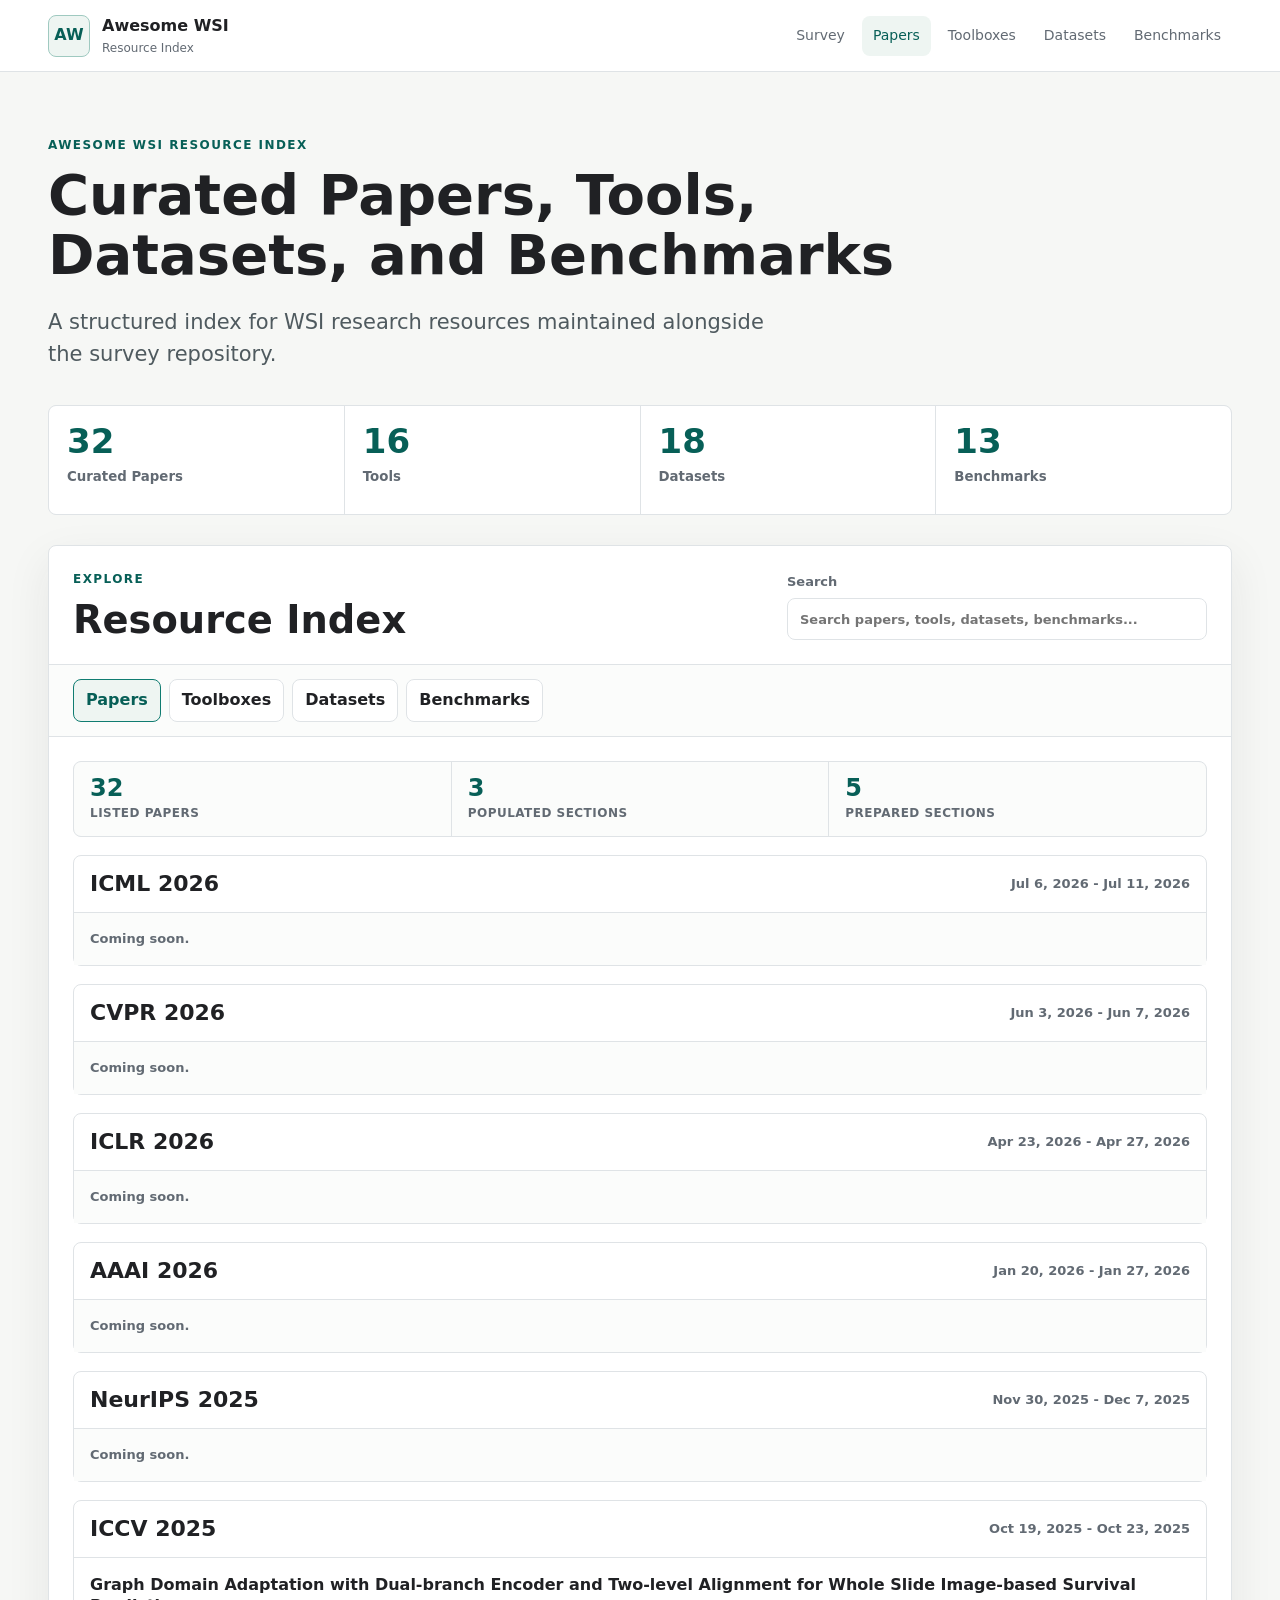
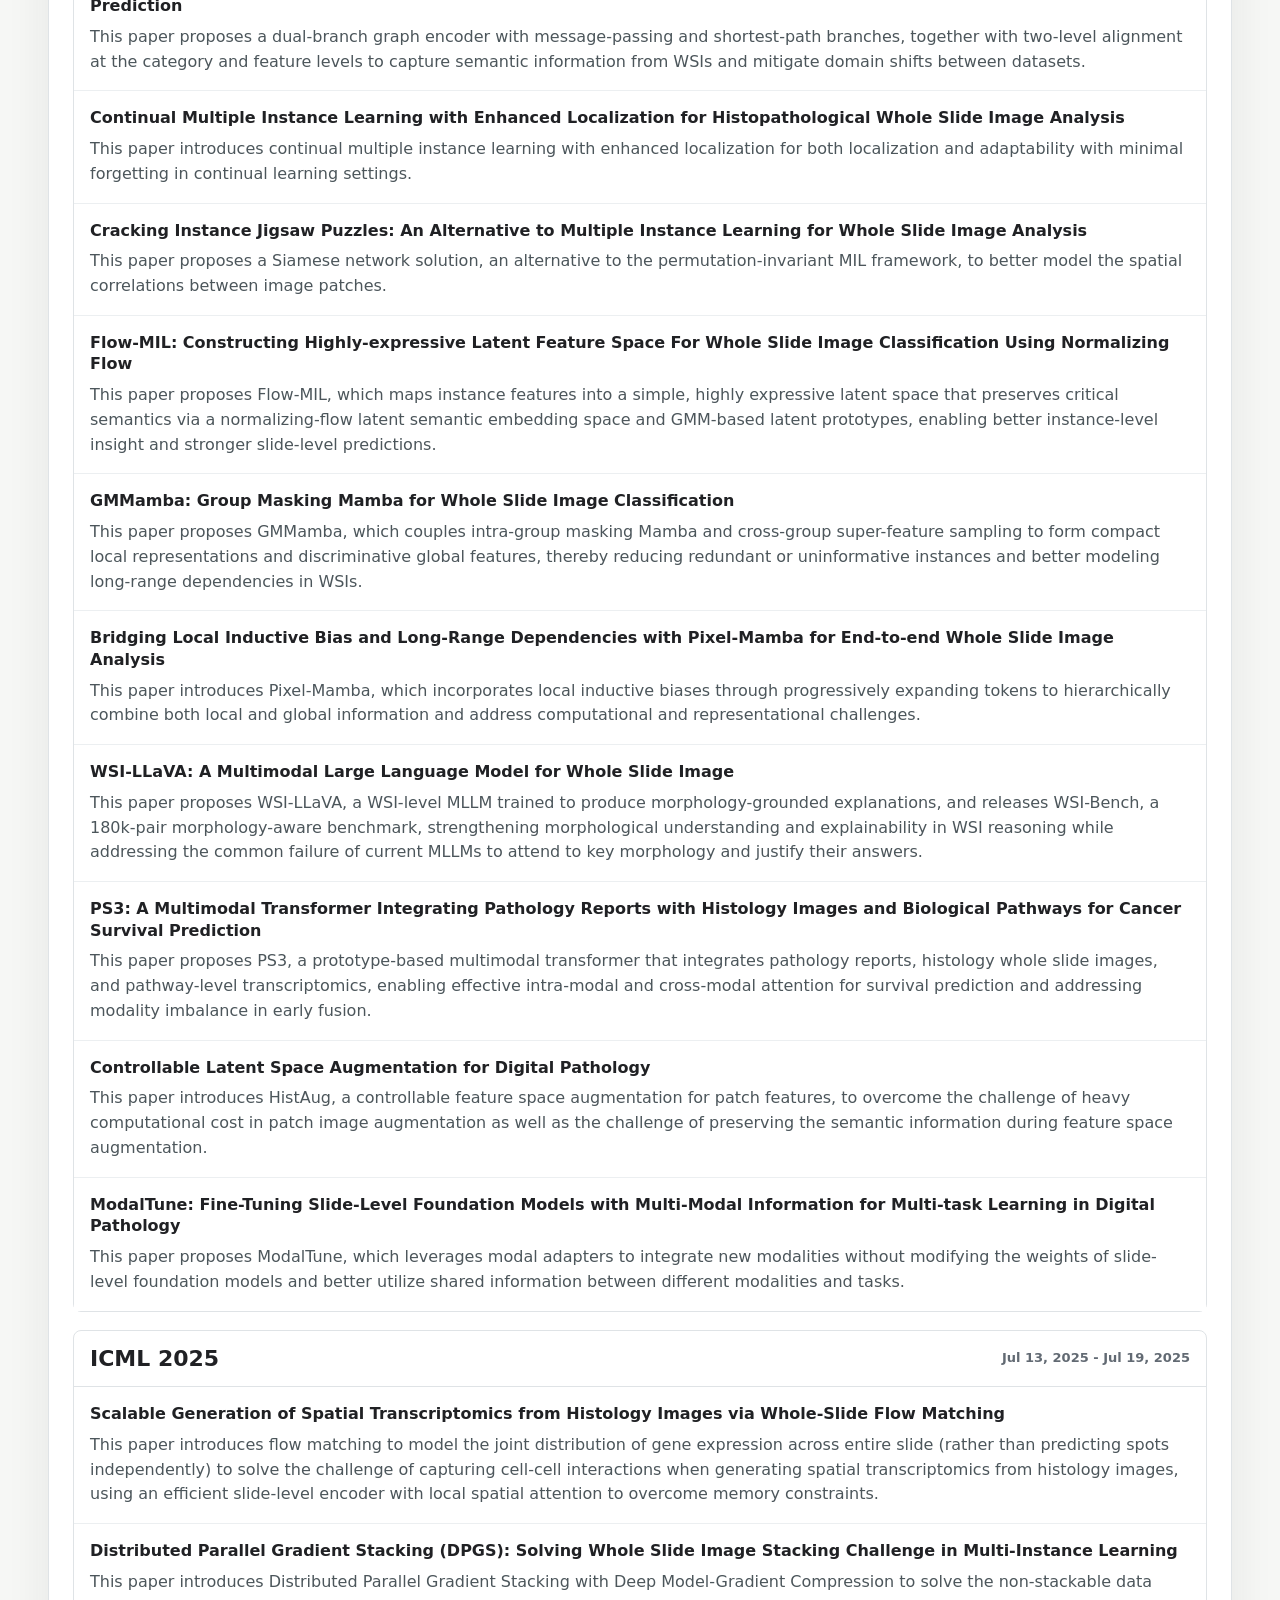
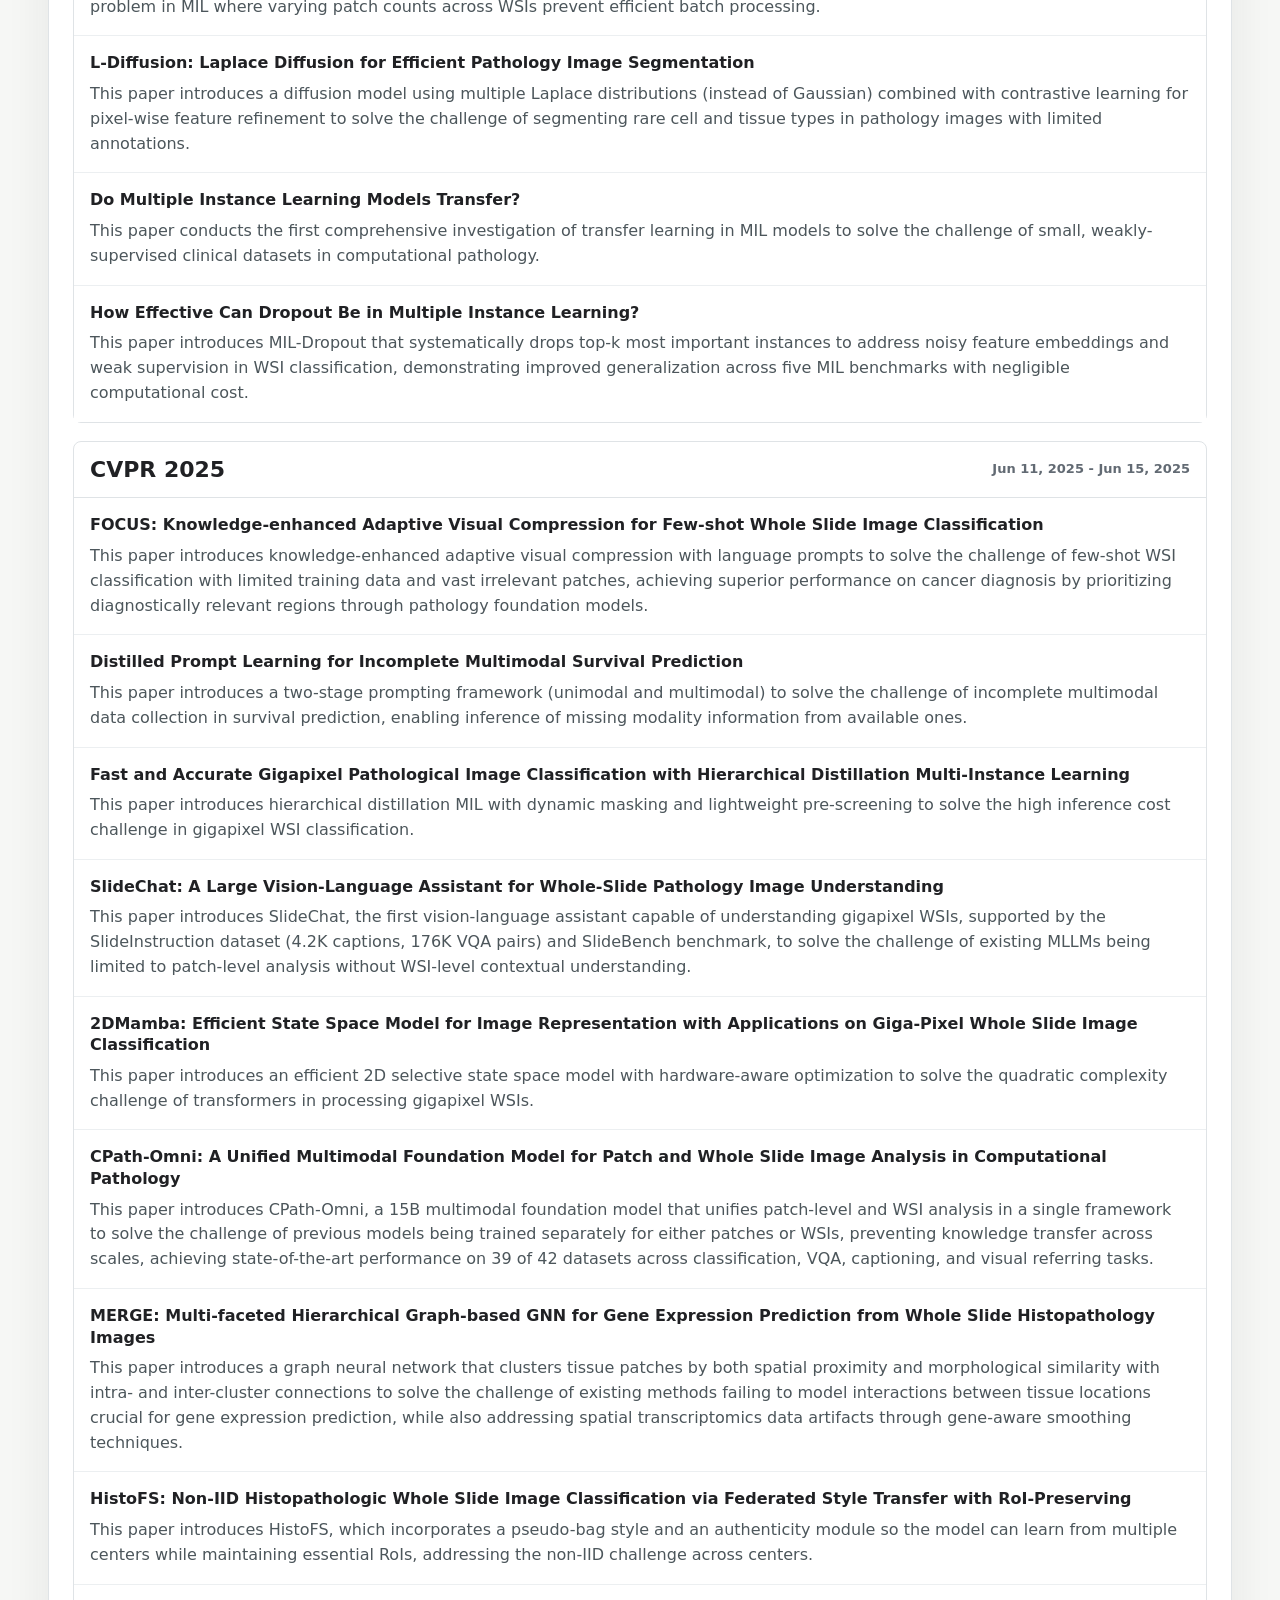
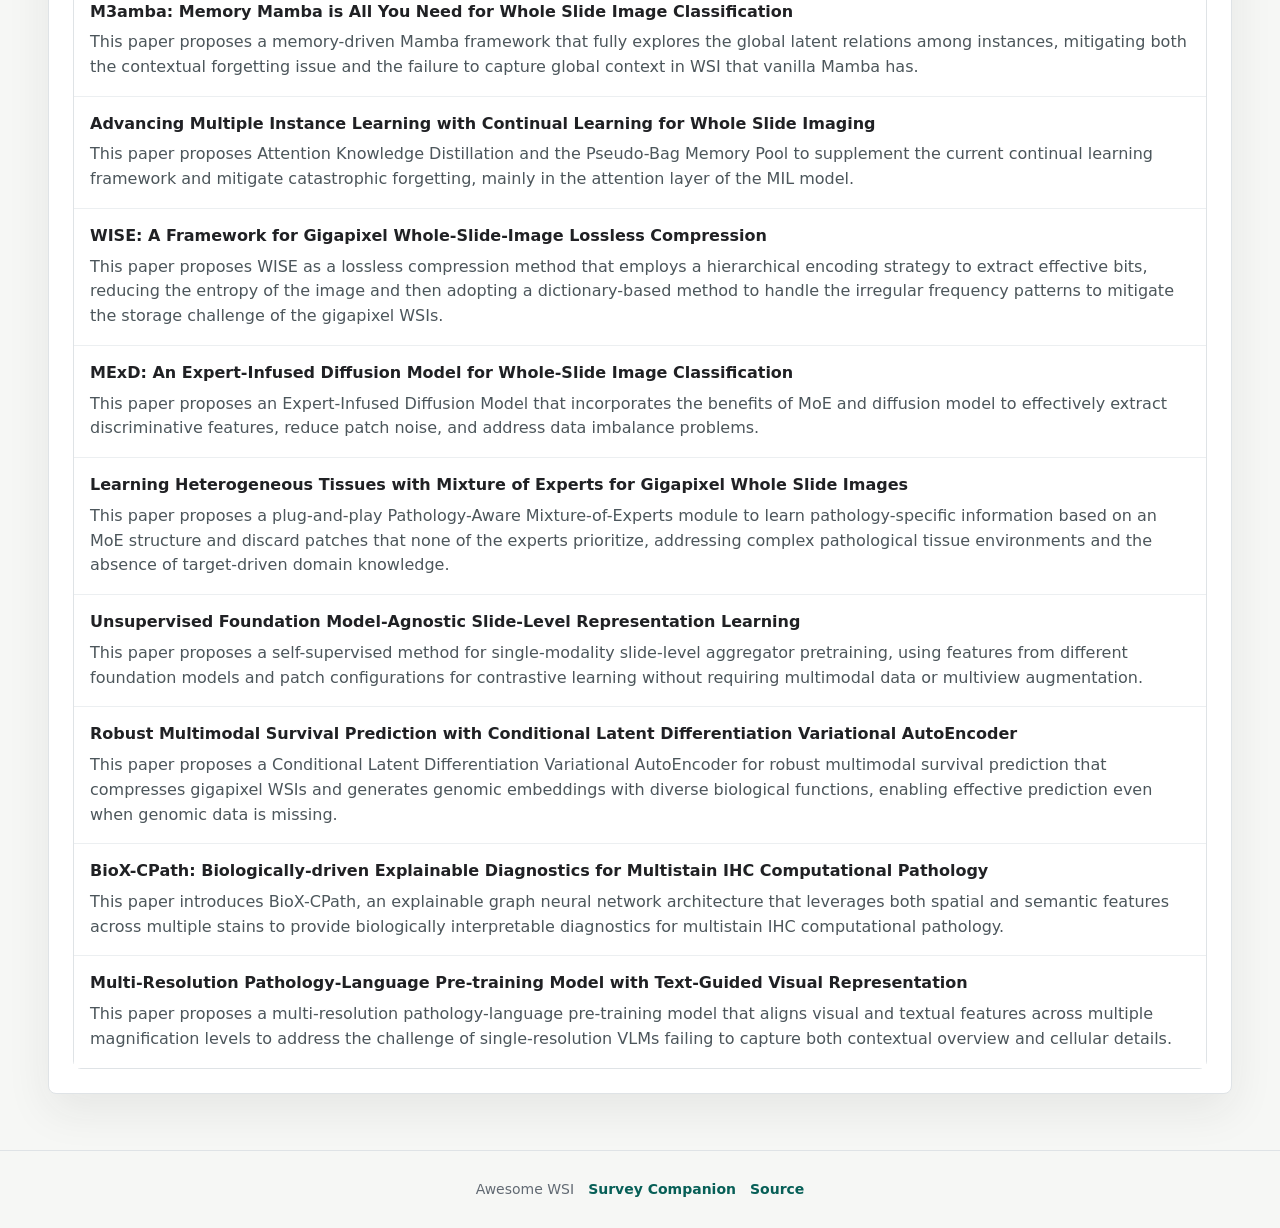
==== resources.html @ 8c127a5b "Add static website and update model venues" ====
<!doctype html>
<html lang="en">
  <head>
    <meta charset="utf-8">
    <meta name="viewport" content="width=device-width, initial-scale=1">
    <title>Awesome WSI | Resources</title>
    <meta
      name="description"
      content="Curated WSI papers, tools, datasets, and benchmarks for computational pathology research."
    >
    <link rel="stylesheet" href="assets/styles.css">
  </head>
  <body>
    <header class="site-header">
      <a class="brand" href="index.html#survey" aria-label="Awesome WSI survey">
        <span class="brand-mark">AW</span>
        <span>
          <strong>Awesome WSI</strong>
          <small>Resource Index</small>
        </span>
      </a>
      <nav class="top-nav" aria-label="Primary navigation">
        <a href="index.html#survey">Survey</a>
        <a href="#papers">Papers</a>
        <a href="#toolboxes">Toolboxes</a>
        <a href="#datasets">Datasets</a>
        <a href="#benchmarks">Benchmarks</a>
      </nav>
    </header>

    <main>
      <section class="page-hero" id="resource-index">
        <p class="eyebrow">Awesome WSI Resource Index</p>
        <h1>Curated Papers, Tools, Datasets, and Benchmarks</h1>
        <p class="lede">
          A structured index for WSI research resources maintained alongside the survey repository.
        </p>
      </section>

      <section class="summary-band" aria-label="Curated resource summary">
        <div class="metric">
          <span id="paperCount">--</span>
          <small>Curated Papers</small>
        </div>
        <div class="metric">
          <span id="toolCount">--</span>
          <small>Tools</small>
        </div>
        <div class="metric">
          <span id="datasetCount">--</span>
          <small>Datasets</small>
        </div>
        <div class="metric">
          <span id="benchmarkCount">--</span>
          <small>Benchmarks</small>
        </div>
      </section>

      <section class="workspace" id="resource-explorer" aria-label="Curated resource explorer">
        <div class="workspace-bar">
          <div>
            <p class="eyebrow">Explore</p>
            <h2>Resource Index</h2>
          </div>
          <label class="search-field">
            <span>Search</span>
            <input id="ecosystemSearch" type="search" placeholder="Search papers, tools, datasets, benchmarks...">
          </label>
        </div>

        <div class="tab-list" role="tablist" aria-label="Curated resource sections">
          <button class="tab active" type="button" data-ecosystem-view="papers">Papers</button>
          <button class="tab" type="button" data-ecosystem-view="toolboxes">Toolboxes</button>
          <button class="tab" type="button" data-ecosystem-view="datasets">Datasets</button>
          <button class="tab" type="button" data-ecosystem-view="benchmarks">Benchmarks</button>
        </div>

        <section class="view active" data-ecosystem-panel="papers">
          <div class="tab-summary" id="paperSummary"></div>
          <div class="paper-list" id="paperList"></div>
        </section>

        <section class="view" data-ecosystem-panel="toolboxes">
          <div class="tab-summary" data-resource-summary="toolboxes"></div>
          <div class="resource-grid" data-resource-grid="toolboxes"></div>
        </section>

        <section class="view" data-ecosystem-panel="datasets">
          <div class="tab-summary" data-resource-summary="datasets"></div>
          <div class="resource-grid" data-resource-grid="datasets"></div>
        </section>

        <section class="view" data-ecosystem-panel="benchmarks">
          <div class="tab-summary" data-resource-summary="benchmarks"></div>
          <div class="resource-grid" data-resource-grid="benchmarks"></div>
        </section>
      </section>
    </main>

    <footer class="site-footer">
      <span>Awesome WSI</span>
      <a href="index.html">Survey Companion</a>
      <a href="https://github.com/BearCleverProud/AwesomeWSI" target="_blank" rel="noreferrer">Source</a>
    </footer>

    <script src="assets/app.js" defer></script>
  </body>
</html>
---- assets/styles.css ----
:root {
  color-scheme: light;
  --ink: #202124;
  --muted: #626a73;
  --line: #dfe3e6;
  --soft-line: #eceff1;
  --paper: #ffffff;
  --canvas: #f6f7f5;
  --wash: #eef5f2;
  --teal: #107c71;
  --teal-dark: #075f57;
  --berry: #8d315d;
  --amber: #b26b18;
  --blue: #2f5e8f;
  --shadow: 0 16px 45px rgba(32, 33, 36, 0.08);
  --radius: 8px;
  --font: Inter, ui-sans-serif, system-ui, -apple-system, BlinkMacSystemFont, "Segoe UI", sans-serif;
  --mono: "SFMono-Regular", Consolas, "Liberation Mono", monospace;
}

* {
  box-sizing: border-box;
}

html {
  scroll-behavior: smooth;
}

body {
  margin: 0;
  background: var(--canvas);
  color: var(--ink);
  font-family: var(--font);
  line-height: 1.55;
}

a {
  color: inherit;
  text-decoration: none;
}

button,
input,
select {
  font: inherit;
}

code,
pre {
  font-family: var(--mono);
}

.site-header {
  position: sticky;
  top: 0;
  z-index: 20;
  display: flex;
  align-items: center;
  justify-content: space-between;
  gap: 24px;
  min-height: 72px;
  padding: 14px clamp(18px, 4vw, 48px);
  background: rgba(255, 255, 255, 0.92);
  border-bottom: 1px solid var(--line);
  backdrop-filter: blur(16px);
}

.brand {
  display: inline-flex;
  align-items: center;
  gap: 12px;
  min-width: 210px;
}

.brand-mark {
  display: grid;
  width: 42px;
  height: 42px;
  place-items: center;
  border: 1px solid #9fc9c0;
  border-radius: var(--radius);
  background: var(--wash);
  color: var(--teal-dark);
  font-weight: 800;
  letter-spacing: 0;
}

.brand strong,
.brand small {
  display: block;
}

.brand small {
  color: var(--muted);
  font-size: 12px;
}

.top-nav {
  display: flex;
  flex-wrap: wrap;
  justify-content: flex-end;
  gap: 6px;
}

.top-nav a {
  padding: 9px 11px;
  border-radius: var(--radius);
  color: var(--muted);
  font-size: 14px;
}

.top-nav a:hover,
.top-nav a:focus-visible,
.top-nav a.active {
  background: var(--wash);
  color: var(--teal-dark);
}

main {
  width: min(1440px, 100%);
  margin: 0 auto;
  padding: 0 clamp(16px, 4vw, 48px) 56px;
}

.hero {
  display: grid;
  grid-template-columns: minmax(0, 1.15fr) minmax(340px, 0.85fr);
  gap: clamp(24px, 4vw, 56px);
  align-items: center;
  min-height: min(600px, calc(100vh - 72px));
  padding: 52px 0 34px;
}

.hero-copy {
  max-width: 820px;
}

.eyebrow {
  margin: 0 0 10px;
  color: var(--teal-dark);
  font-size: 12px;
  font-weight: 800;
  letter-spacing: 0.12em;
  text-transform: uppercase;
}

h1,
h2,
h3 {
  margin: 0;
  line-height: 1.08;
  letter-spacing: 0;
}

h1 {
  max-width: 860px;
  font-size: clamp(34px, 4.8vw, 56px);
  font-weight: 850;
}

h2 {
  font-size: clamp(26px, 3vw, 42px);
}

h3 {
  font-size: 19px;
}

.lede {
  max-width: 760px;
  margin: 20px 0 0;
  color: #4f5a5f;
  font-size: clamp(17px, 1.8vw, 21px);
}

.action-row {
  display: flex;
  flex-wrap: wrap;
  gap: 10px;
  margin-top: 28px;
}

.button,
.icon-button,
.tab {
  min-height: 40px;
  border: 1px solid var(--line);
  border-radius: var(--radius);
  background: var(--paper);
  color: var(--ink);
  cursor: pointer;
}

.button {
  display: inline-flex;
  align-items: center;
  justify-content: center;
  padding: 10px 14px;
  font-weight: 700;
}

.button.primary {
  border-color: var(--teal);
  background: var(--teal);
  color: #ffffff;
}

.button:hover,
.icon-button:hover,
.tab:hover {
  border-color: #9fb8b2;
}

.survey-panel,
.taxonomy-figure,
.resource-callout,
.workspace {
  border: 1px solid var(--line);
  border-radius: var(--radius);
  background: var(--paper);
  box-shadow: var(--shadow);
}

.survey-panel {
  overflow: hidden;
}

.panel-heading {
  display: flex;
  align-items: center;
  justify-content: space-between;
  gap: 16px;
  padding: 14px 16px;
  border-bottom: 1px solid var(--line);
  font-weight: 800;
}

.icon-button {
  padding: 7px 10px;
  font-size: 13px;
  font-weight: 800;
}

pre {
  max-height: 430px;
  margin: 0;
  overflow: auto;
  padding: 18px;
  background: #fbfcfb;
  color: #253034;
  font-size: 12px;
  line-height: 1.6;
}

.summary-band {
  display: grid;
  grid-template-columns: repeat(auto-fit, minmax(170px, 1fr));
  gap: 1px;
  overflow: hidden;
  margin: 0 0 30px;
  border: 1px solid var(--line);
  border-radius: var(--radius);
  background: var(--line);
}

.news-board {
  display: grid;
  grid-template-columns: minmax(190px, 0.7fr) repeat(3, minmax(0, 1fr));
  gap: 1px;
  overflow: hidden;
  margin: 0 0 18px;
  border: 1px solid var(--line);
  border-radius: var(--radius);
  background: var(--line);
}

.news-heading,
.news-item {
  min-height: 126px;
  padding: 18px;
  background: var(--paper);
}

.news-list {
  display: contents;
}

.news-heading h2 {
  font-size: 24px;
}

.news-item {
  display: grid;
  align-content: start;
  gap: 7px;
}

.news-item time {
  color: var(--teal-dark);
  font-size: 12px;
  font-weight: 850;
  letter-spacing: 0.08em;
  text-transform: uppercase;
}

.news-item strong {
  line-height: 1.25;
}

.news-item p {
  margin: 0;
  color: #4c565b;
  font-size: 13px;
  line-height: 1.45;
}

.news-item .link-list {
  margin-top: 4px;
}

.page-hero {
  padding: 64px 0 34px;
}

.page-hero h1 {
  max-width: 980px;
}

.page-hero .lede {
  max-width: 720px;
}

.metric {
  min-height: 108px;
  padding: 18px;
  background: var(--paper);
}

.metric span {
  display: block;
  color: var(--teal-dark);
  font-size: 34px;
  font-weight: 850;
  line-height: 1;
}

.metric small {
  display: block;
  margin-top: 9px;
  color: var(--muted);
  font-weight: 700;
}

.section-grid {
  display: grid;
  grid-template-columns: minmax(0, 1.3fr) minmax(320px, 0.7fr);
  gap: 18px;
  align-items: stretch;
  margin-bottom: 36px;
}

.taxonomy-figure,
.resource-callout {
  padding: 22px;
}

.taxonomy-figure img {
  display: block;
  width: 100%;
  margin-top: 18px;
  border: 1px solid var(--soft-line);
  border-radius: var(--radius);
  background: #fff;
}

.section-title.compact h2 {
  font-size: clamp(22px, 2.4vw, 34px);
}

.resource-callout {
  display: flex;
  align-self: stretch;
  flex-direction: column;
  justify-content: flex-start;
}

.resource-callout p {
  margin: 18px 0 22px;
  color: #445056;
}

.section-index {
  display: grid;
  margin-top: 22px;
  border-top: 1px solid var(--line);
}

.section-index a {
  display: flex;
  align-items: center;
  justify-content: space-between;
  gap: 14px;
  min-height: 54px;
  border-bottom: 1px solid var(--line);
  color: #3f4b50;
  font-weight: 800;
}

.section-index a:hover,
.section-index a:focus-visible {
  color: var(--teal-dark);
}

.section-index span {
  font-size: 15px;
}

.section-index strong {
  color: var(--teal-dark);
  font-size: 20px;
}

.workspace {
  overflow: hidden;
  scroll-margin-top: 96px;
}

.workspace-bar {
  display: flex;
  align-items: end;
  justify-content: space-between;
  gap: 24px;
  padding: 24px;
  border-bottom: 1px solid var(--line);
}

.search-field {
  display: grid;
  gap: 6px;
  width: min(420px, 100%);
  color: var(--muted);
  font-size: 13px;
  font-weight: 800;
}

.search-field input {
  width: 100%;
  height: 42px;
  border: 1px solid var(--line);
  border-radius: var(--radius);
  background: var(--paper);
  color: var(--ink);
}

.search-field input {
  padding: 0 12px;
}

.tab-list {
  display: flex;
  gap: 8px;
  padding: 14px 24px;
  overflow-x: auto;
  border-bottom: 1px solid var(--line);
  background: #fbfcfb;
}

.tab {
  padding: 8px 12px;
  white-space: nowrap;
  font-weight: 800;
}

.tab.active {
  border-color: var(--teal);
  background: var(--wash);
  color: var(--teal-dark);
}

.view {
  display: none;
  padding: 24px;
}

.view.active {
  display: block;
}

.tab-summary {
  display: flex;
  flex-wrap: wrap;
  gap: 1px;
  overflow: hidden;
  margin-bottom: 18px;
  border: 1px solid var(--line);
  border-radius: var(--radius);
  background: var(--line);
}

.summary-stat {
  display: grid;
  min-width: 170px;
  flex: 1;
  gap: 4px;
  padding: 14px 16px;
  background: #fbfcfb;
}

.summary-stat strong {
  color: var(--teal-dark);
  font-size: 24px;
  line-height: 1;
}

.summary-stat small {
  color: var(--muted);
  font-size: 12px;
  font-weight: 800;
  letter-spacing: 0.04em;
  text-transform: uppercase;
}

.ecosystem {
  margin-top: 48px;
  scroll-margin-top: 96px;
}

.ecosystem-heading {
  display: grid;
  grid-template-columns: minmax(0, 1fr) minmax(280px, 0.7fr);
  gap: 24px;
  align-items: end;
  margin-bottom: 18px;
}

.ecosystem-heading p:last-child {
  margin: 0;
  color: #4c565b;
  font-size: 16px;
}

.ecosystem-metrics {
  margin-bottom: 24px;
}

.filter-panel {
  margin-bottom: 16px;
}

.filter-strip {
  display: flex;
  flex-wrap: wrap;
  gap: 8px;
}

.filter-menu-button,
.filter-option,
.filter-clear {
  border: 1px solid var(--line);
  border-radius: var(--radius);
  background: var(--paper);
  color: var(--ink);
  cursor: pointer;
}

.filter-menu-button {
  display: grid;
  min-width: 116px;
  min-height: 46px;
  gap: 2px;
  padding: 7px 11px;
  text-align: left;
}

.filter-menu-button span {
  color: var(--muted);
  font-size: 11px;
  font-weight: 800;
  letter-spacing: 0.03em;
  text-transform: uppercase;
}

.filter-menu-button strong {
  max-width: 128px;
  overflow: hidden;
  font-size: 13px;
  line-height: 1.2;
  text-overflow: ellipsis;
  white-space: nowrap;
}

.filter-menu-button:hover,
.filter-menu-button.active,
.filter-option:hover,
.filter-option.active {
  border-color: var(--teal);
  background: var(--wash);
  color: var(--teal-dark);
}

.filter-clear {
  min-height: 46px;
  padding: 0 14px;
  font-weight: 800;
  white-space: nowrap;
}

.filter-clear:disabled {
  cursor: default;
  opacity: 0.45;
}

.filter-popover {
  margin-top: 10px;
  padding: 14px;
  border: 1px solid var(--line);
  border-radius: var(--radius);
  background: #fbfcfb;
}

.filter-options {
  display: flex;
  flex-wrap: wrap;
  gap: 8px;
}

.filter-option {
  min-height: 34px;
  padding: 6px 10px;
  font-size: 13px;
  font-weight: 800;
}

.table-wrap {
  overflow: auto;
  border: 1px solid var(--line);
  border-radius: var(--radius);
}

.data-table {
  width: 100%;
  min-width: 980px;
  border-collapse: collapse;
  background: var(--paper);
  font-size: 14px;
}

.data-table th,
.data-table td {
  padding: 12px;
  border-bottom: 1px solid var(--soft-line);
  text-align: left;
  vertical-align: top;
}

.data-table th {
  position: sticky;
  top: 0;
  z-index: 1;
  background: #f7faf8;
  color: #3d474c;
  font-size: 12px;
  letter-spacing: 0.06em;
  text-transform: uppercase;
}

.data-table tbody tr:hover {
  background: #fbfbf7;
}

.compact-table {
  min-width: 1120px;
  font-size: 13px;
}

.model-name {
  font-weight: 850;
}

.muted-lines {
  display: inline-block;
  margin-top: 4px;
  color: var(--muted);
  font-size: 13px;
}

.tag-list,
.link-list {
  display: flex;
  flex-wrap: wrap;
  gap: 6px;
}

.tag,
.link-pill,
.score-pill {
  display: inline-flex;
  align-items: center;
  min-height: 26px;
  padding: 3px 8px;
  border-radius: var(--radius);
  font-size: 12px;
  font-weight: 800;
}

.tag {
  background: #eef3f6;
  color: #38505e;
}

.tag.teal {
  background: var(--wash);
  color: var(--teal-dark);
}

.tag.berry {
  background: #f6edf2;
  color: var(--berry);
}

.link-pill {
  border: 1px solid var(--line);
  background: #fff;
  color: var(--blue);
}

.score-pill {
  justify-content: center;
  min-width: 34px;
  background: #f3f4f1;
  color: #41484d;
}

.score-pill.missing {
  color: #8b9397;
  background: #f7f7f5;
}

.score-pill.positive {
  background: var(--wash);
  color: var(--teal-dark);
}

.score-pill.zero-shot {
  background: #f2f0fa;
  color: #57478c;
}

.score-pill.finetune {
  background: #f7efe5;
  color: var(--amber);
}

.legend {
  display: flex;
  flex-wrap: wrap;
  gap: 8px;
  margin-bottom: 16px;
}

.legend-item {
  display: inline-flex;
  align-items: center;
  gap: 8px;
  min-height: 32px;
  padding: 5px 9px;
  border: 1px solid var(--line);
  border-radius: var(--radius);
  background: var(--paper);
  color: var(--muted);
  font-size: 13px;
  font-weight: 700;
}

.paper-list {
  display: grid;
  gap: 18px;
}

.conference-section {
  border: 1px solid var(--line);
  border-radius: var(--radius);
  background: var(--paper);
}

.conference-head {
  display: flex;
  align-items: center;
  justify-content: space-between;
  gap: 16px;
  padding: 16px;
  border-bottom: 1px solid var(--line);
}

.conference-head h3 {
  font-size: 22px;
}

.conference-date,
.empty-state {
  color: var(--muted);
  font-size: 13px;
  font-weight: 700;
}

.paper-items {
  display: grid;
  gap: 1px;
  background: var(--soft-line);
}

.paper-item {
  display: grid;
  gap: 8px;
  padding: 16px;
  background: var(--paper);
}

.paper-item h4 {
  margin: 0;
  font-size: 16px;
  line-height: 1.35;
}

.paper-item p {
  margin: 0;
  color: #4c565b;
}

.empty-state {
  padding: 16px;
  background: #fbfcfb;
}

.resource-grid {
  display: grid;
  gap: 18px;
}

.resource-category-head {
  display: flex;
  align-items: center;
  justify-content: space-between;
  gap: 16px;
  margin-bottom: 10px;
}

.resource-category h3 {
  margin: 0;
}

.resource-category-head span {
  color: var(--muted);
  font-size: 12px;
  font-weight: 800;
  white-space: nowrap;
}

.resource-items {
  display: grid;
  grid-template-columns: repeat(2, minmax(0, 1fr));
  gap: 10px;
}

.resource-card {
  display: grid;
  gap: 8px;
  padding: 14px;
  border: 1px solid var(--line);
  border-radius: var(--radius);
  background: var(--paper);
}

.resource-card strong {
  color: var(--teal-dark);
}

.resource-card p {
  margin: 0;
  color: #4c565b;
  font-size: 14px;
}

.site-footer {
  display: flex;
  flex-wrap: wrap;
  gap: 14px;
  justify-content: center;
  padding: 28px clamp(16px, 4vw, 48px);
  border-top: 1px solid var(--line);
  color: var(--muted);
  font-size: 14px;
}

.site-footer a {
  color: var(--teal-dark);
  font-weight: 800;
}

.load-error {
  margin: 16px;
  padding: 14px 16px;
  border: 1px solid #e0ad80;
  border-radius: var(--radius);
  background: #fff7ef;
  color: #6f3c12;
  font-weight: 700;
}

.sr-status {
  position: absolute;
  width: 1px;
  height: 1px;
  overflow: hidden;
  clip: rect(0, 0, 0, 0);
}

@media (max-width: 1020px) {
  .hero,
  .section-grid,
  .ecosystem-heading,
  .news-board {
    grid-template-columns: 1fr;
  }

  .hero {
    min-height: auto;
  }

}

@media (max-width: 760px) {
  .site-header {
    align-items: flex-start;
    flex-direction: column;
  }

  .top-nav {
    justify-content: flex-start;
  }

  .workspace-bar {
    align-items: stretch;
    flex-direction: column;
  }

  .summary-band,
  .resource-items {
    grid-template-columns: 1fr;
  }

  .view,
  .workspace-bar,
  .tab-list {
    padding-left: 16px;
    padding-right: 16px;
  }

  h1 {
    font-size: clamp(30px, 10vw, 42px);
  }
}
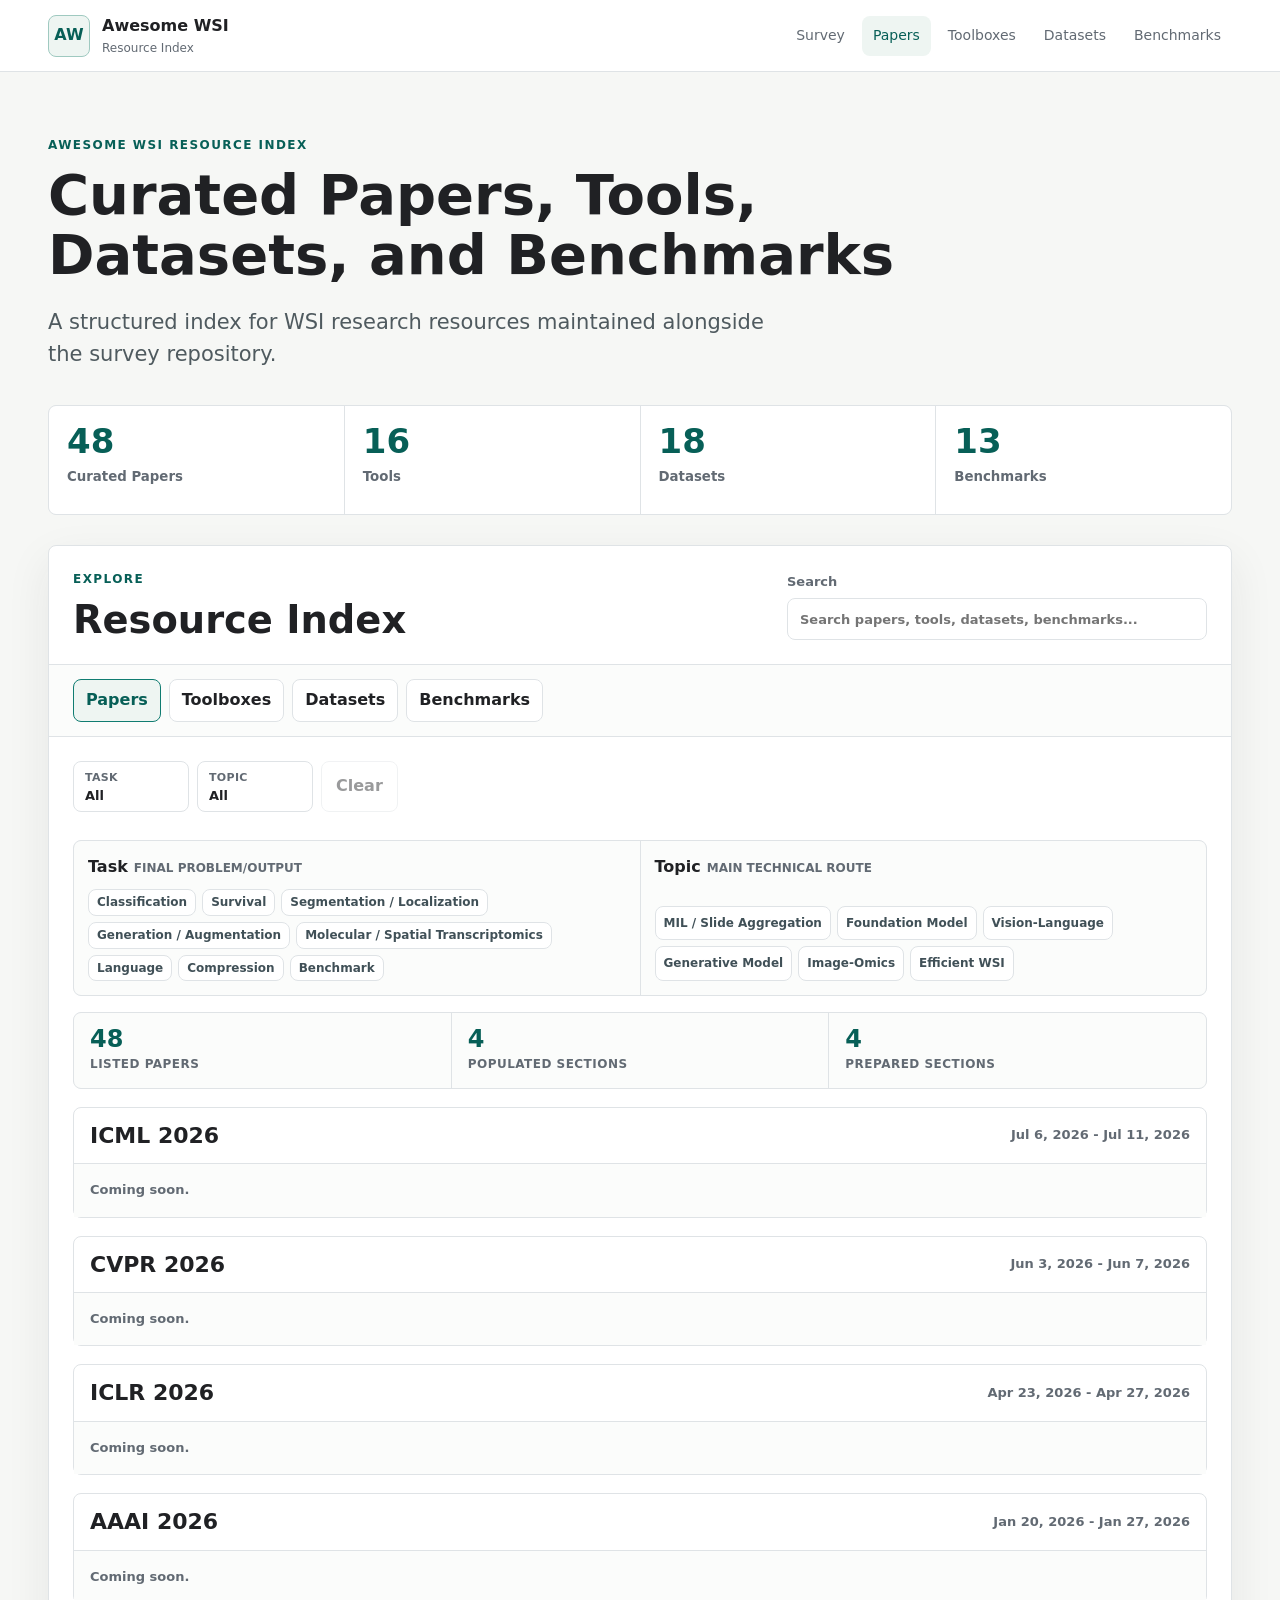
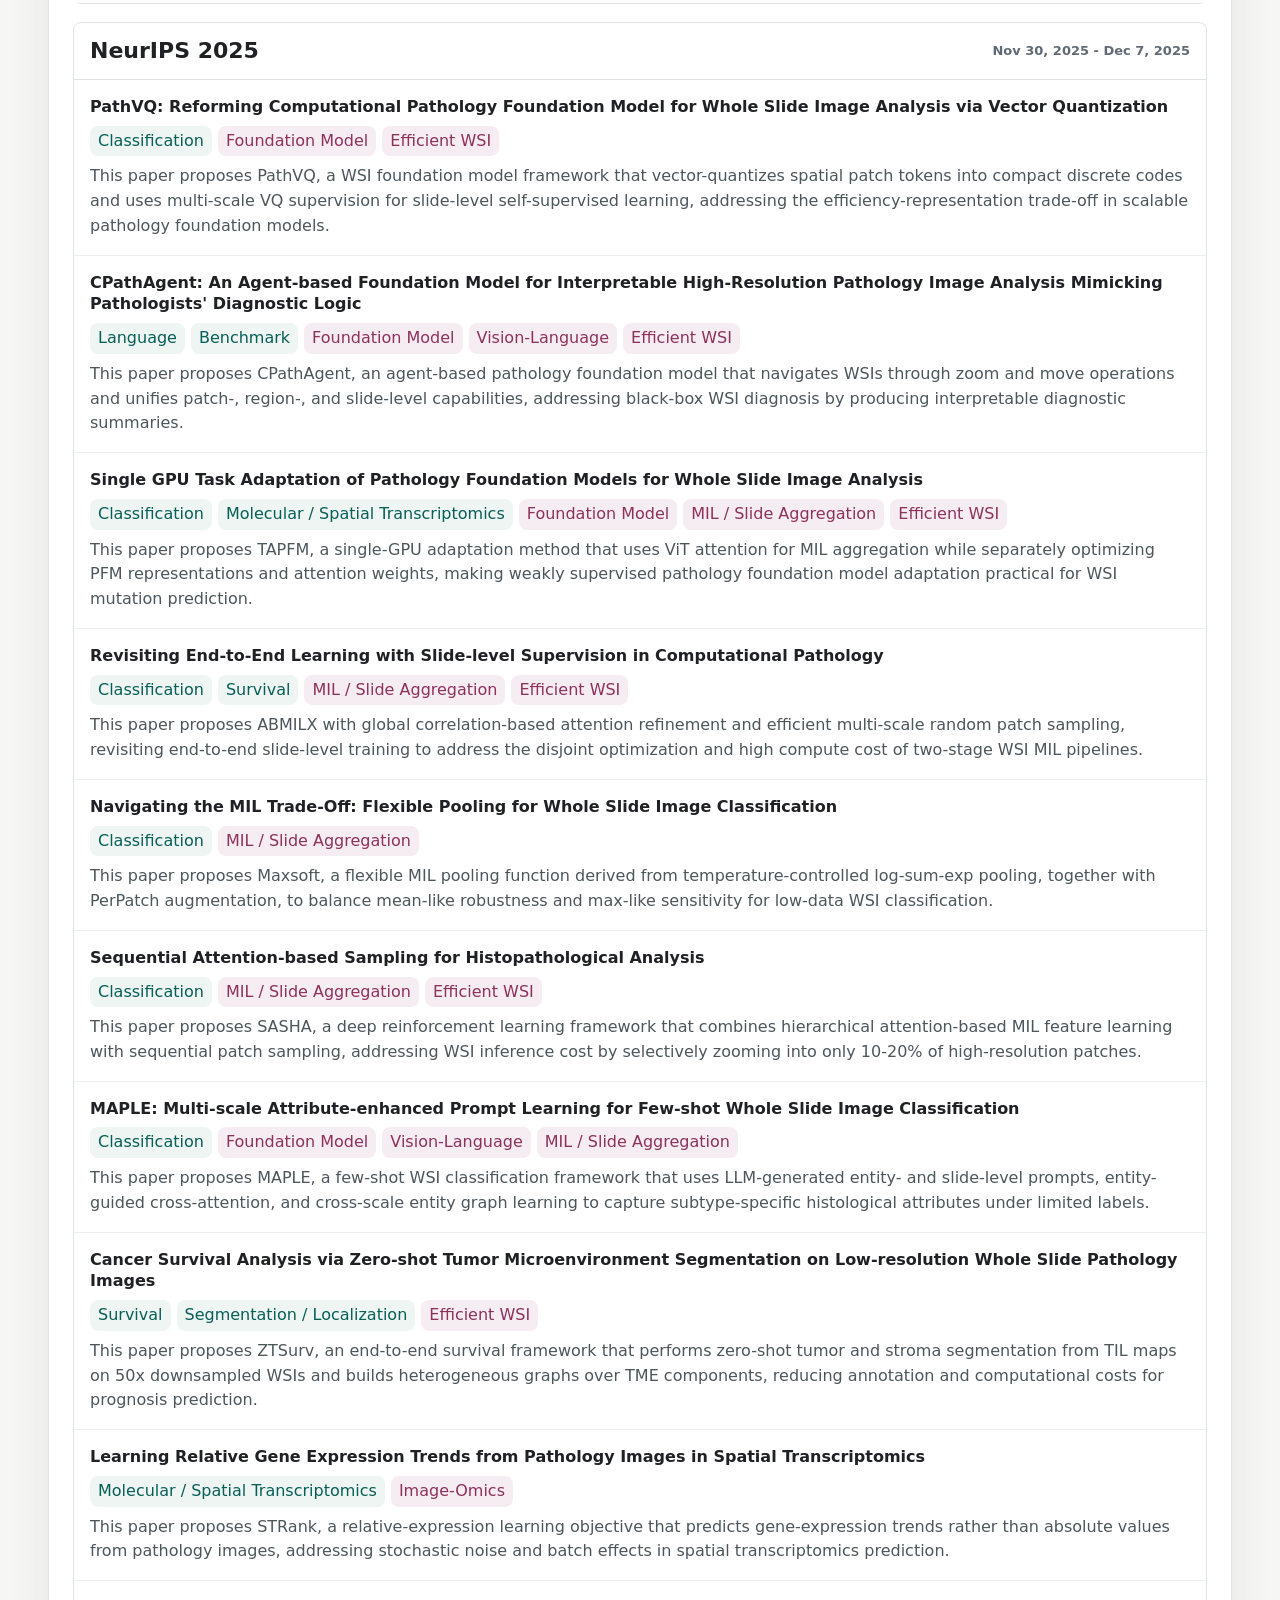
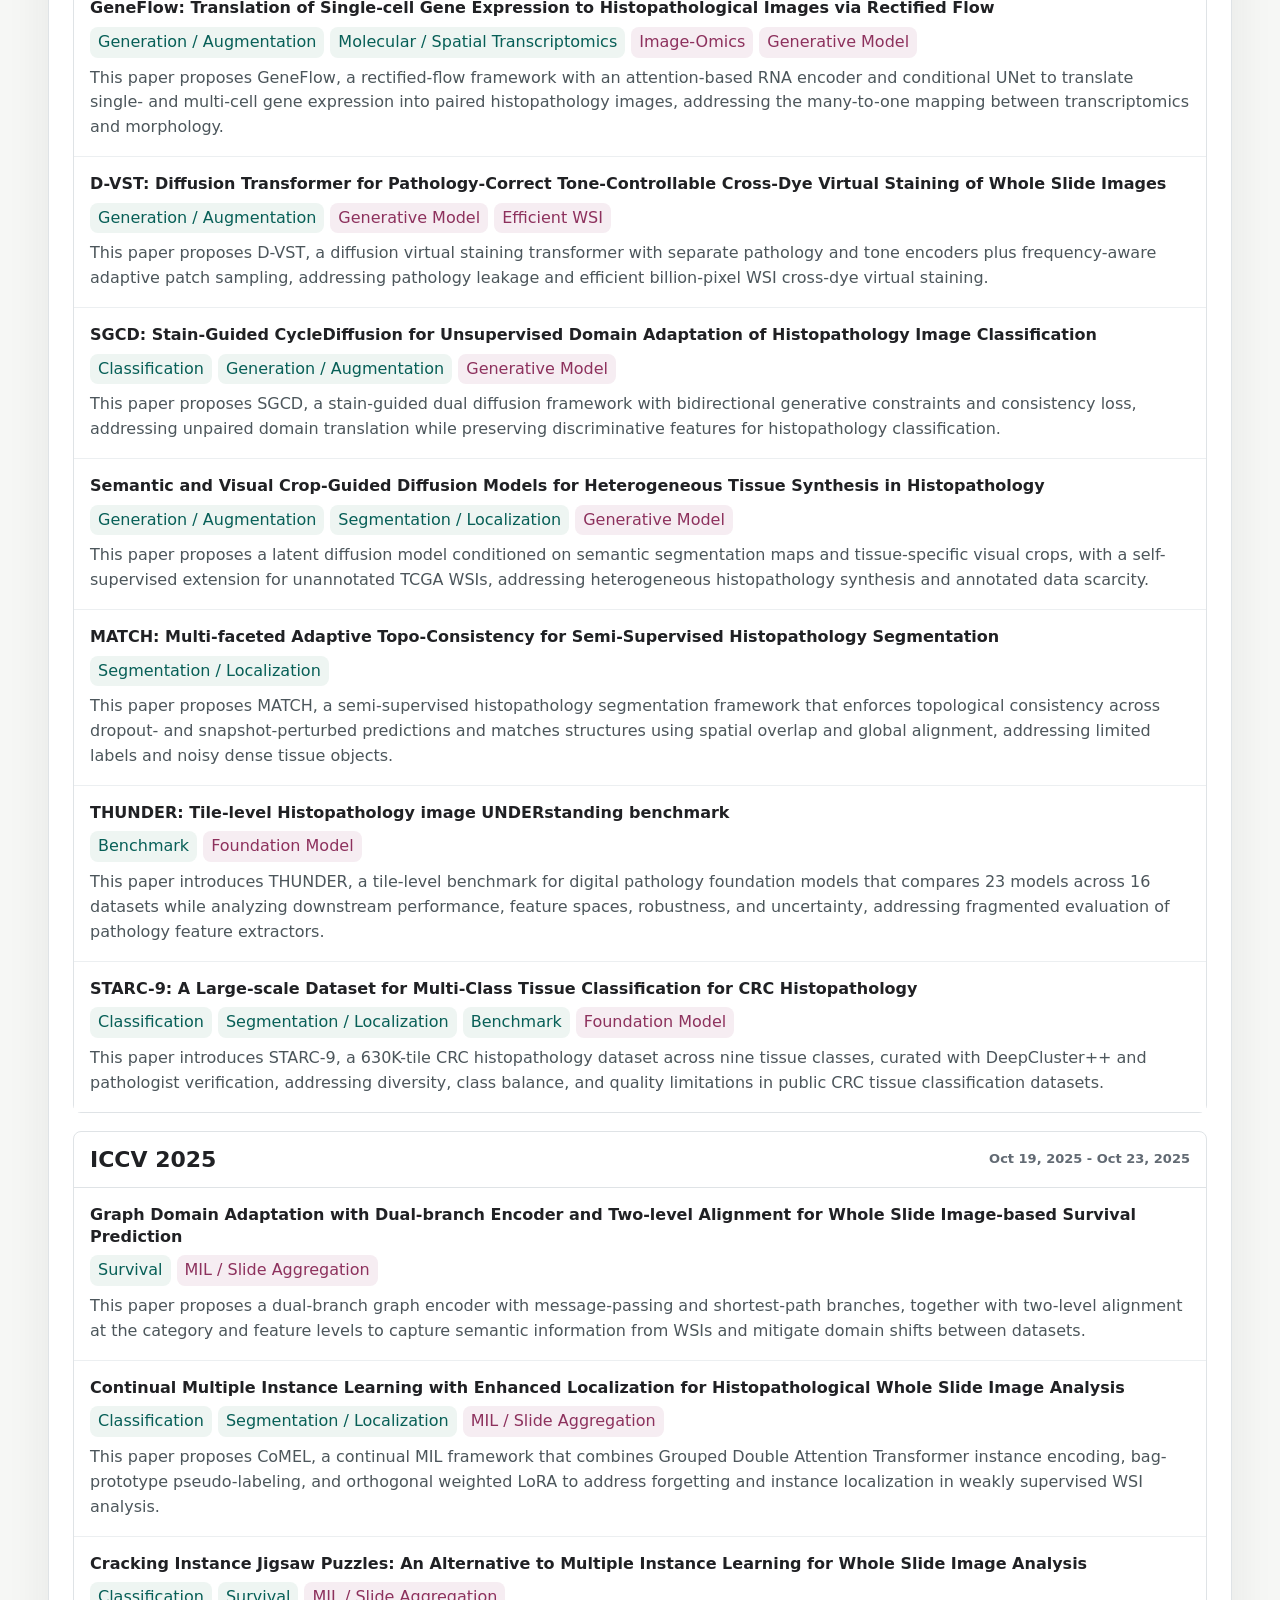
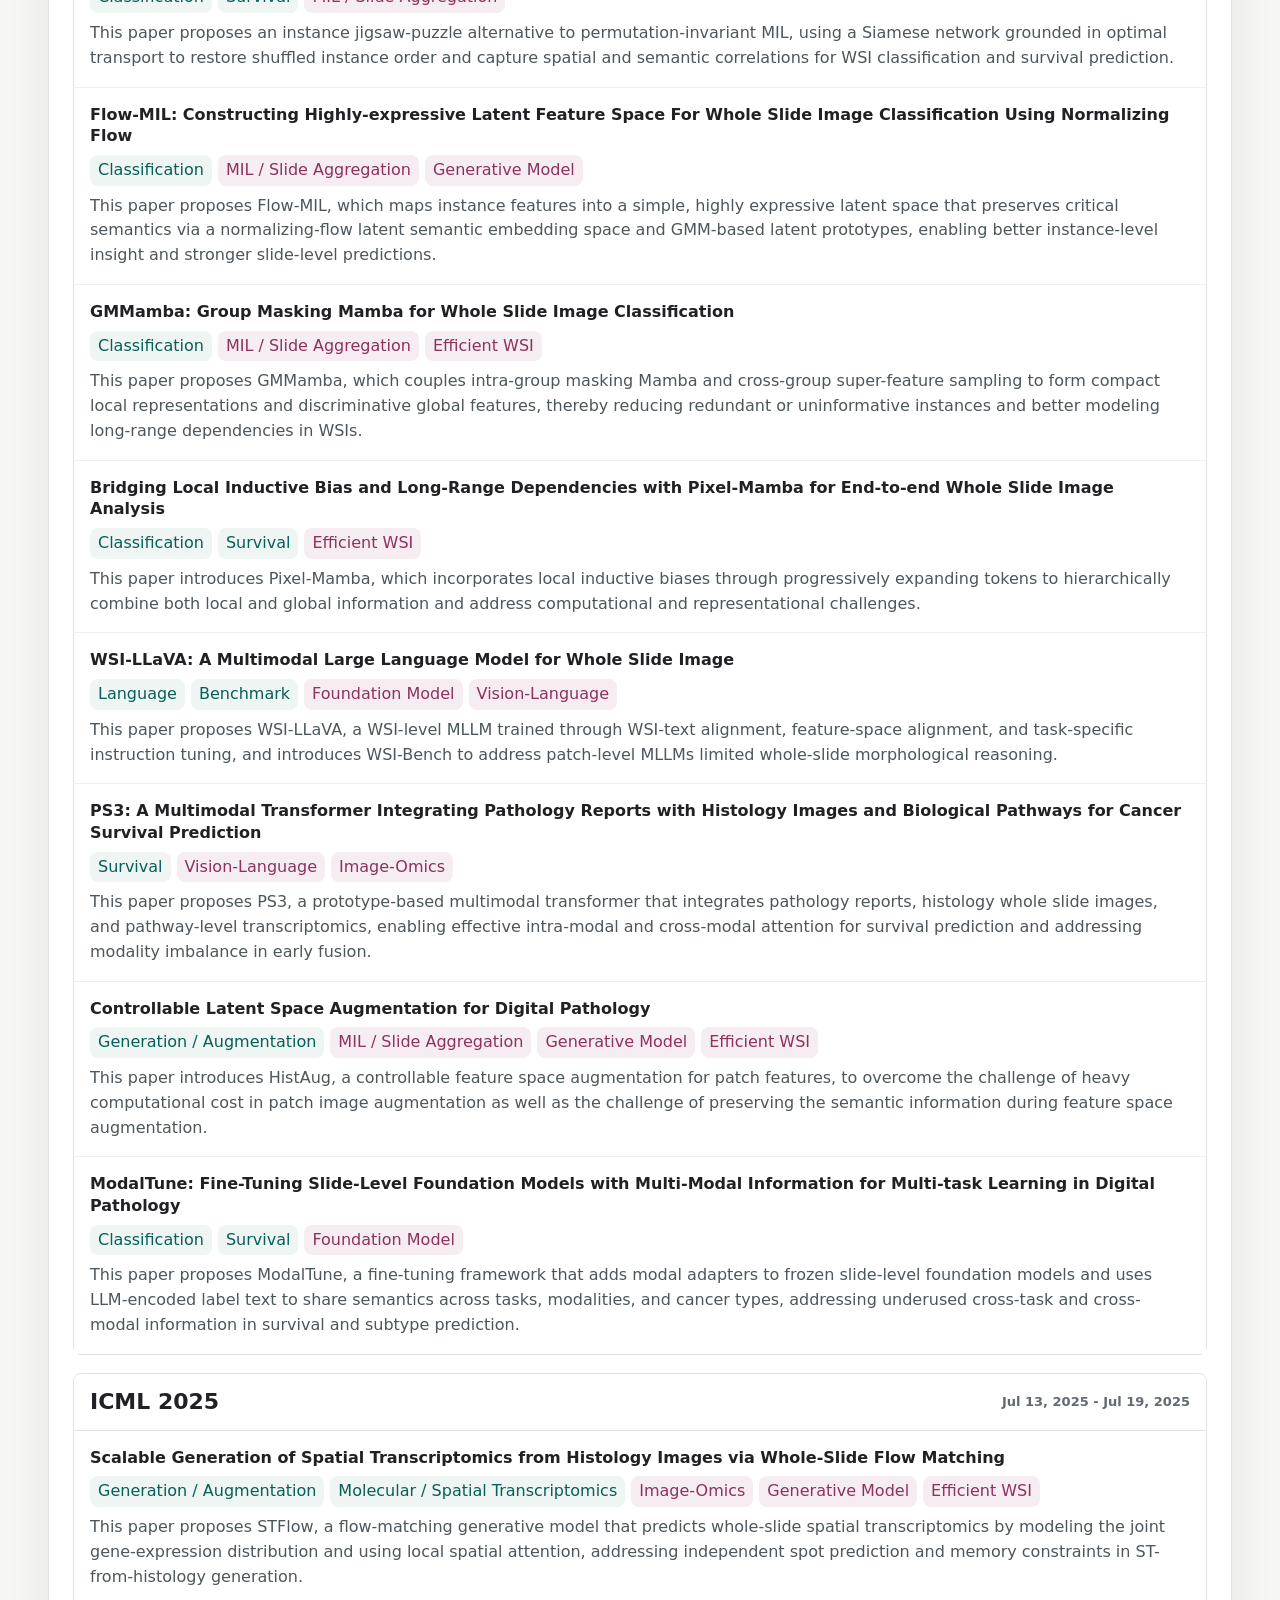
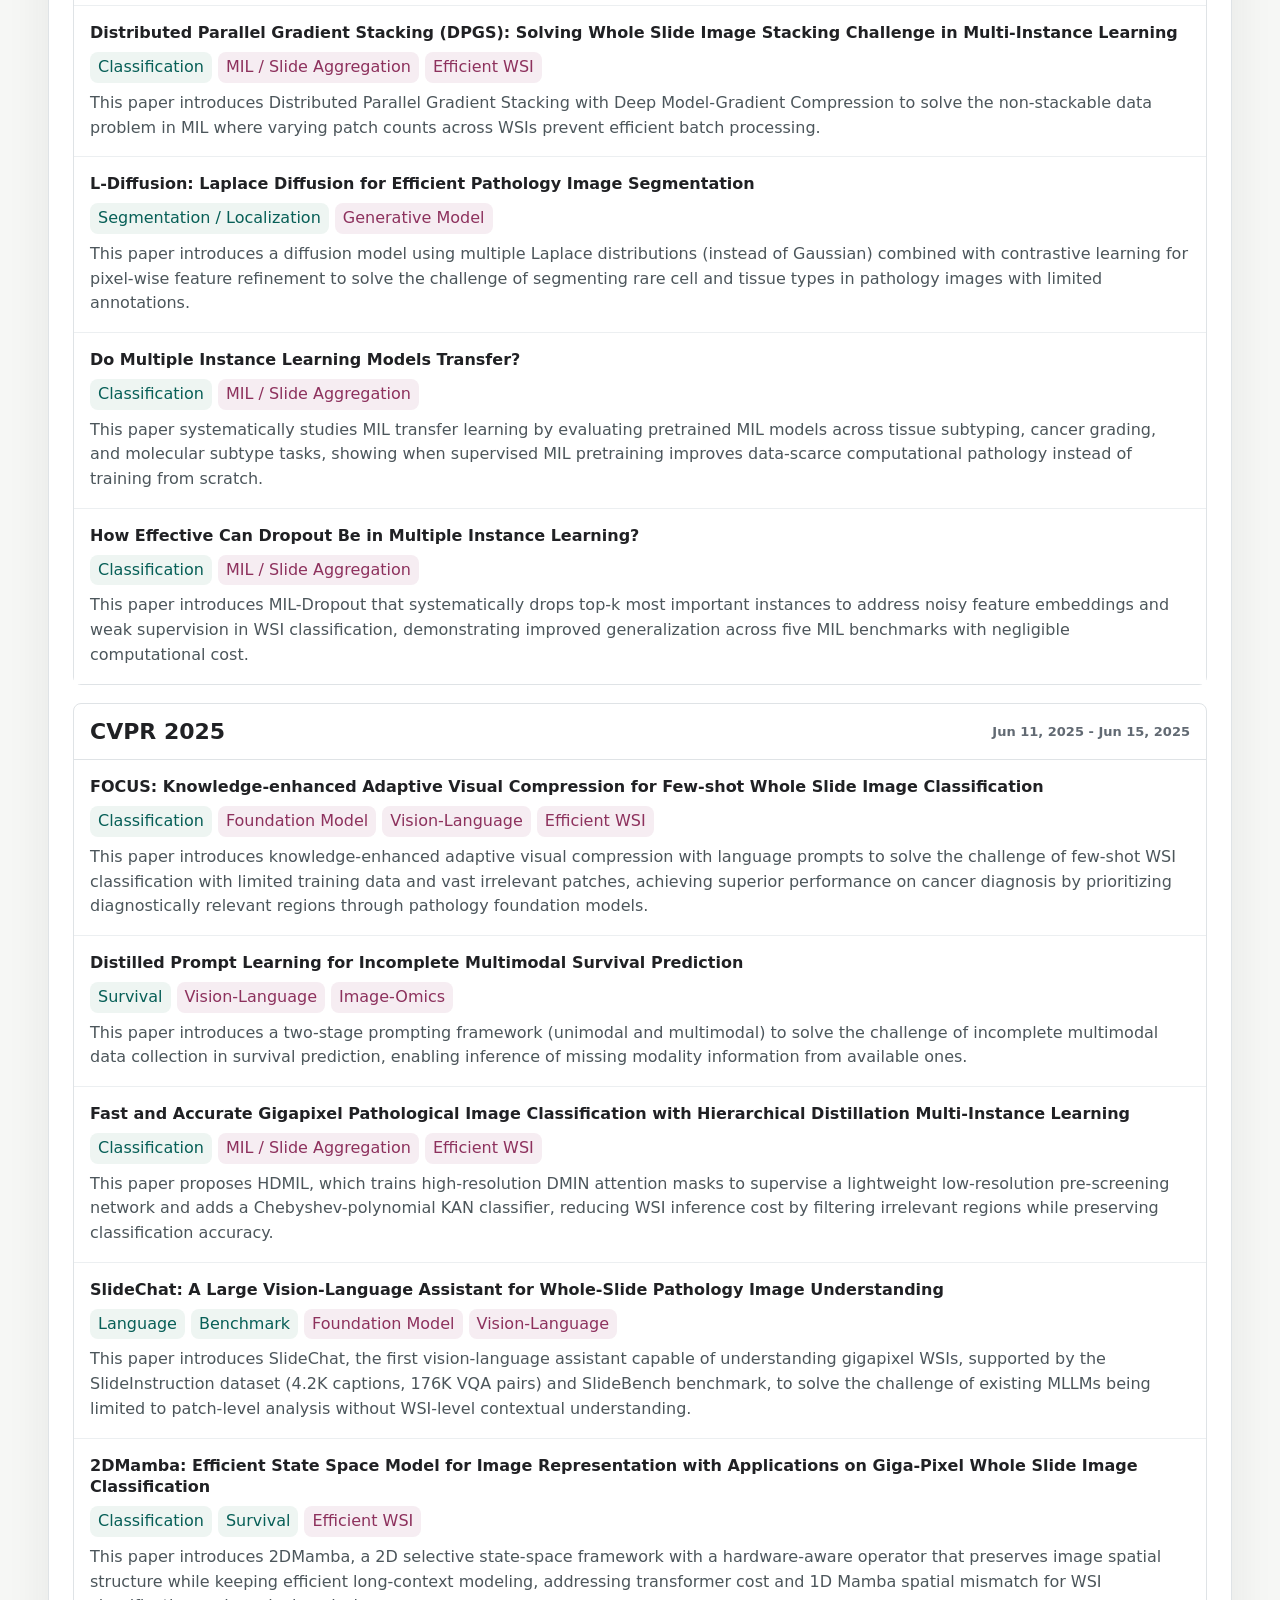
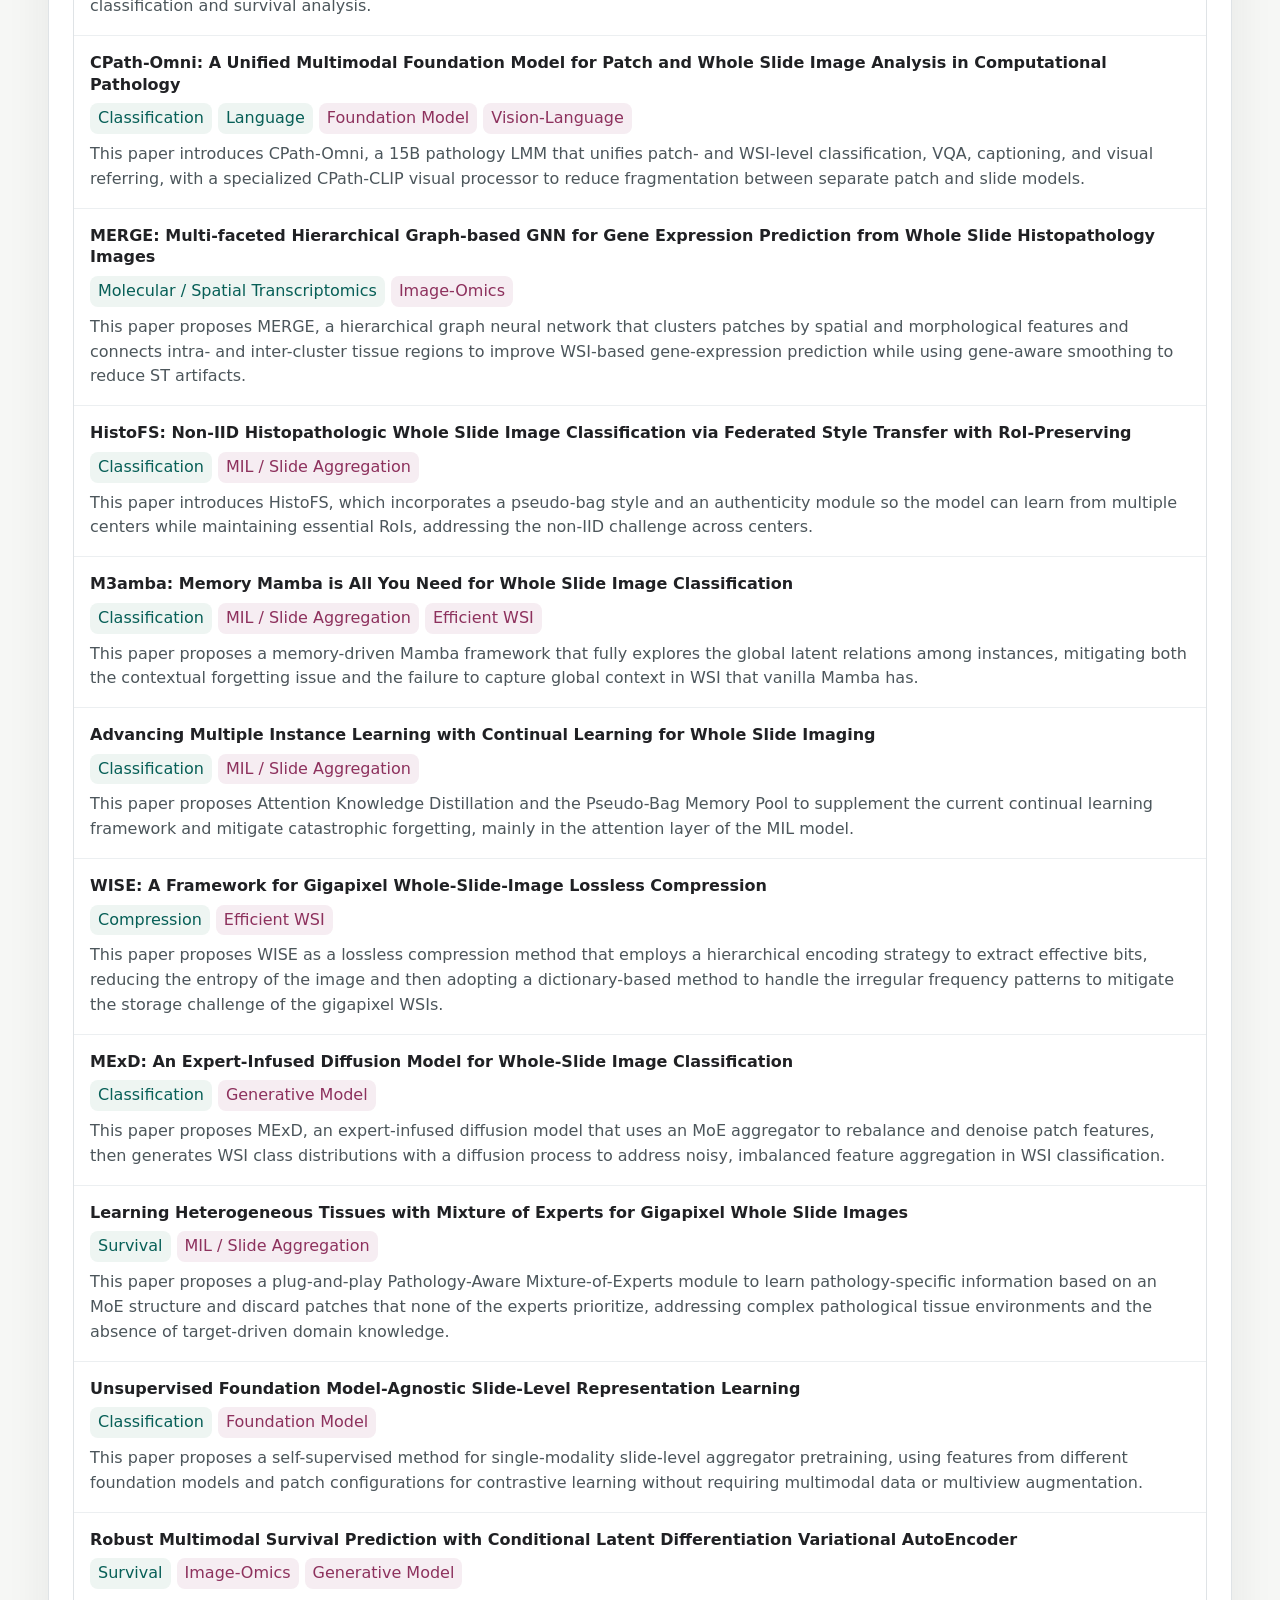
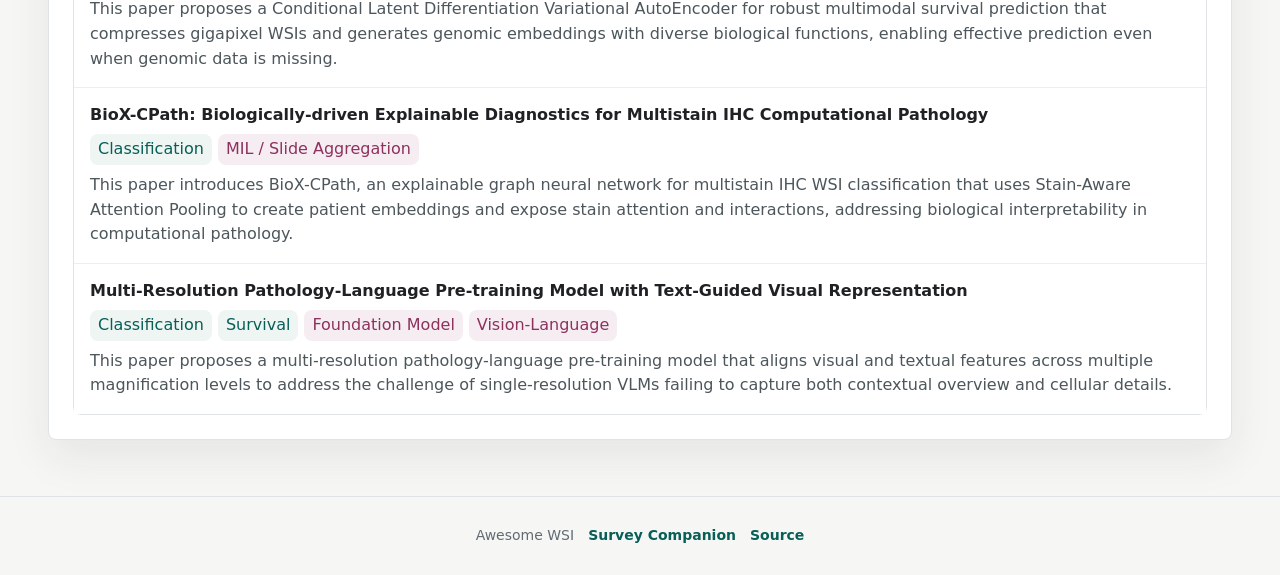
==== commit 006c91ae: "Update website and curated paper data" ====
--- a/resources.html
+++ b/resources.html
@@ -76,6 +76,10 @@
         </div>
 
         <section class="view active" data-ecosystem-panel="papers">
+          <div class="paper-tools">
+            <div class="filter-panel" id="paperFilters" aria-label="Curated paper filters"></div>
+            <div class="tag-definition-panel" id="paperTagDefinitions" aria-label="Paper tag definitions"></div>
+          </div>
           <div class="tab-summary" id="paperSummary"></div>
           <div class="paper-list" id="paperList"></div>
         </section>
--- a/assets/styles.css
+++ b/assets/styles.css
@@ -265,34 +265,42 @@
 
 .news-board {
   display: grid;
-  grid-template-columns: minmax(190px, 0.7fr) repeat(3, minmax(0, 1fr));
-  gap: 1px;
-  overflow: hidden;
-  margin: 0 0 18px;
-  border: 1px solid var(--line);
-  border-radius: var(--radius);
-  background: var(--line);
+  grid-template-columns: minmax(180px, 0.28fr) minmax(0, 1fr);
+  align-items: stretch;
+  gap: 18px;
+  margin: 0 0 24px;
 }
 
 .news-heading,
 .news-item {
-  min-height: 126px;
-  padding: 18px;
-  background: var(--paper);
+  background: var(--paper);
+}
+
+.news-heading {
+  padding: 6px 0 0;
+  background: transparent;
 }
 
 .news-list {
-  display: contents;
+  display: grid;
+  grid-template-columns: repeat(3, minmax(0, 1fr));
+  gap: 12px;
 }
 
 .news-heading h2 {
+  max-width: 180px;
   font-size: 24px;
 }
 
 .news-item {
   display: grid;
   align-content: start;
-  gap: 7px;
+  gap: 8px;
+  min-height: 166px;
+  padding: 16px;
+  border: 1px solid var(--line);
+  border-radius: var(--radius);
+  box-shadow: 0 10px 28px rgba(32, 33, 36, 0.05);
 }
 
 .news-item time {
@@ -315,7 +323,7 @@
 }
 
 .news-item .link-list {
-  margin-top: 4px;
+  margin-top: 6px;
 }
 
 .page-hero {
@@ -545,6 +553,69 @@
 
 .filter-panel {
   margin-bottom: 16px;
+}
+
+.paper-tools {
+  display: grid;
+  gap: 12px;
+  margin-bottom: 16px;
+}
+
+.tag-definition-panel {
+  display: grid;
+  grid-template-columns: repeat(2, minmax(0, 1fr));
+  gap: 1px;
+  overflow: hidden;
+  border: 1px solid var(--line);
+  border-radius: var(--radius);
+  background: var(--line);
+}
+
+.definition-group {
+  display: grid;
+  gap: 10px;
+  padding: 14px;
+  background: #fbfcfb;
+}
+
+.definition-group strong {
+  display: flex;
+  flex-wrap: wrap;
+  gap: 6px;
+  align-items: baseline;
+}
+
+.definition-group strong span {
+  color: var(--muted);
+  font-size: 12px;
+  font-weight: 800;
+  text-transform: uppercase;
+}
+
+.definition-tags {
+  display: flex;
+  flex-wrap: wrap;
+  gap: 6px;
+}
+
+.definition-tag {
+  display: inline-flex;
+  align-items: center;
+  min-height: 26px;
+  padding: 3px 8px;
+  border: 1px solid var(--line);
+  border-radius: var(--radius);
+  background: var(--paper);
+  color: #405057;
+  cursor: pointer;
+  font-size: 12px;
+  font-weight: 800;
+}
+
+.definition-tag.active {
+  border-color: var(--teal);
+  background: var(--wash);
+  color: var(--teal-dark);
 }
 
 .filter-strip {
@@ -704,8 +775,20 @@
 }
 
 .tag {
+  border: 0;
   background: #eef3f6;
   color: #38505e;
+}
+
+.tag-button {
+  cursor: pointer;
+  font: inherit;
+}
+
+.tag-button:hover,
+.tag-button:focus-visible,
+.tag.active {
+  box-shadow: inset 0 0 0 1px currentColor;
 }
 
 .tag.teal {
@@ -820,6 +903,16 @@
   margin: 0;
   font-size: 16px;
   line-height: 1.35;
+}
+
+.paper-tags {
+  display: flex;
+  flex-wrap: wrap;
+  gap: 6px;
+}
+
+.model-meta-tags {
+  margin-top: 6px;
 }
 
 .paper-item p {
@@ -923,6 +1016,10 @@
     grid-template-columns: 1fr;
   }
 
+  .news-heading h2 {
+    max-width: none;
+  }
+
   .hero {
     min-height: auto;
   }
@@ -944,8 +1041,13 @@
     flex-direction: column;
   }
 
+  .news-list {
+    grid-template-columns: 1fr;
+  }
+
   .summary-band,
-  .resource-items {
+  .resource-items,
+  .tag-definition-panel {
     grid-template-columns: 1fr;
   }
 
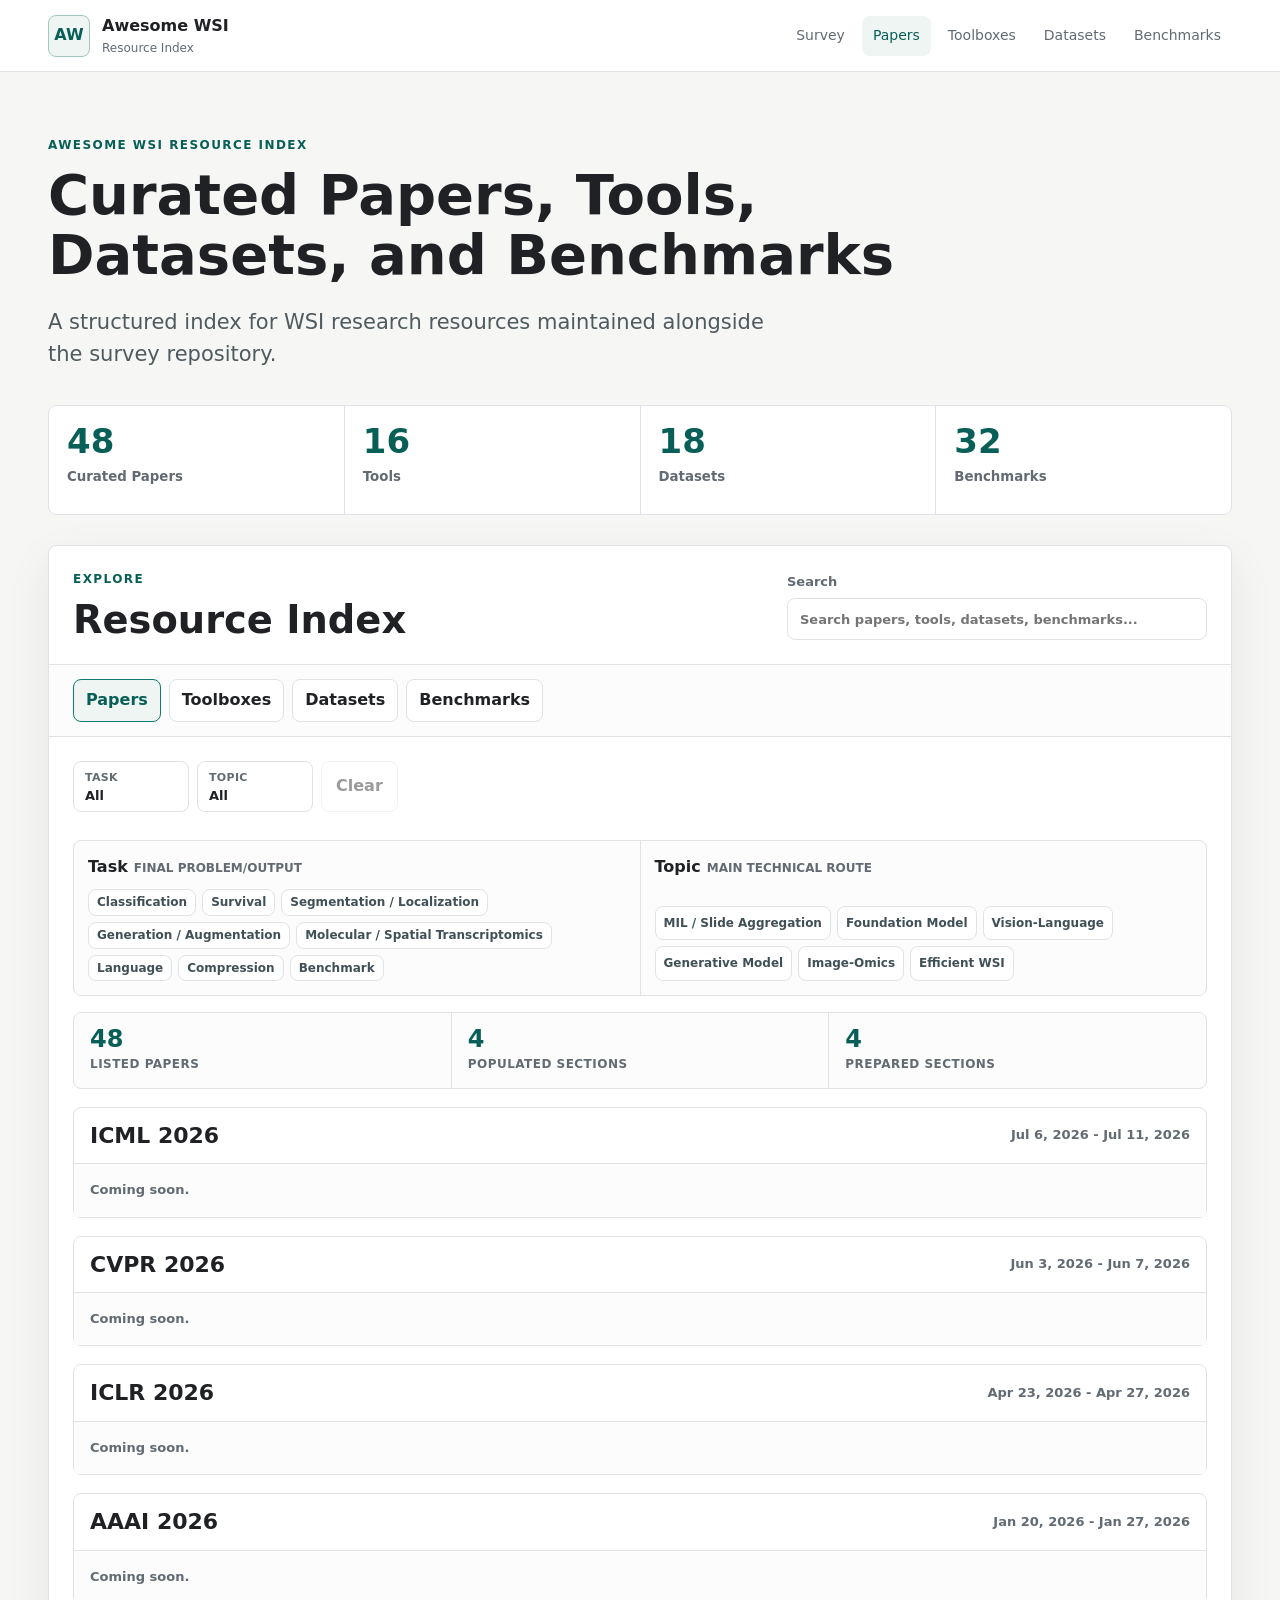
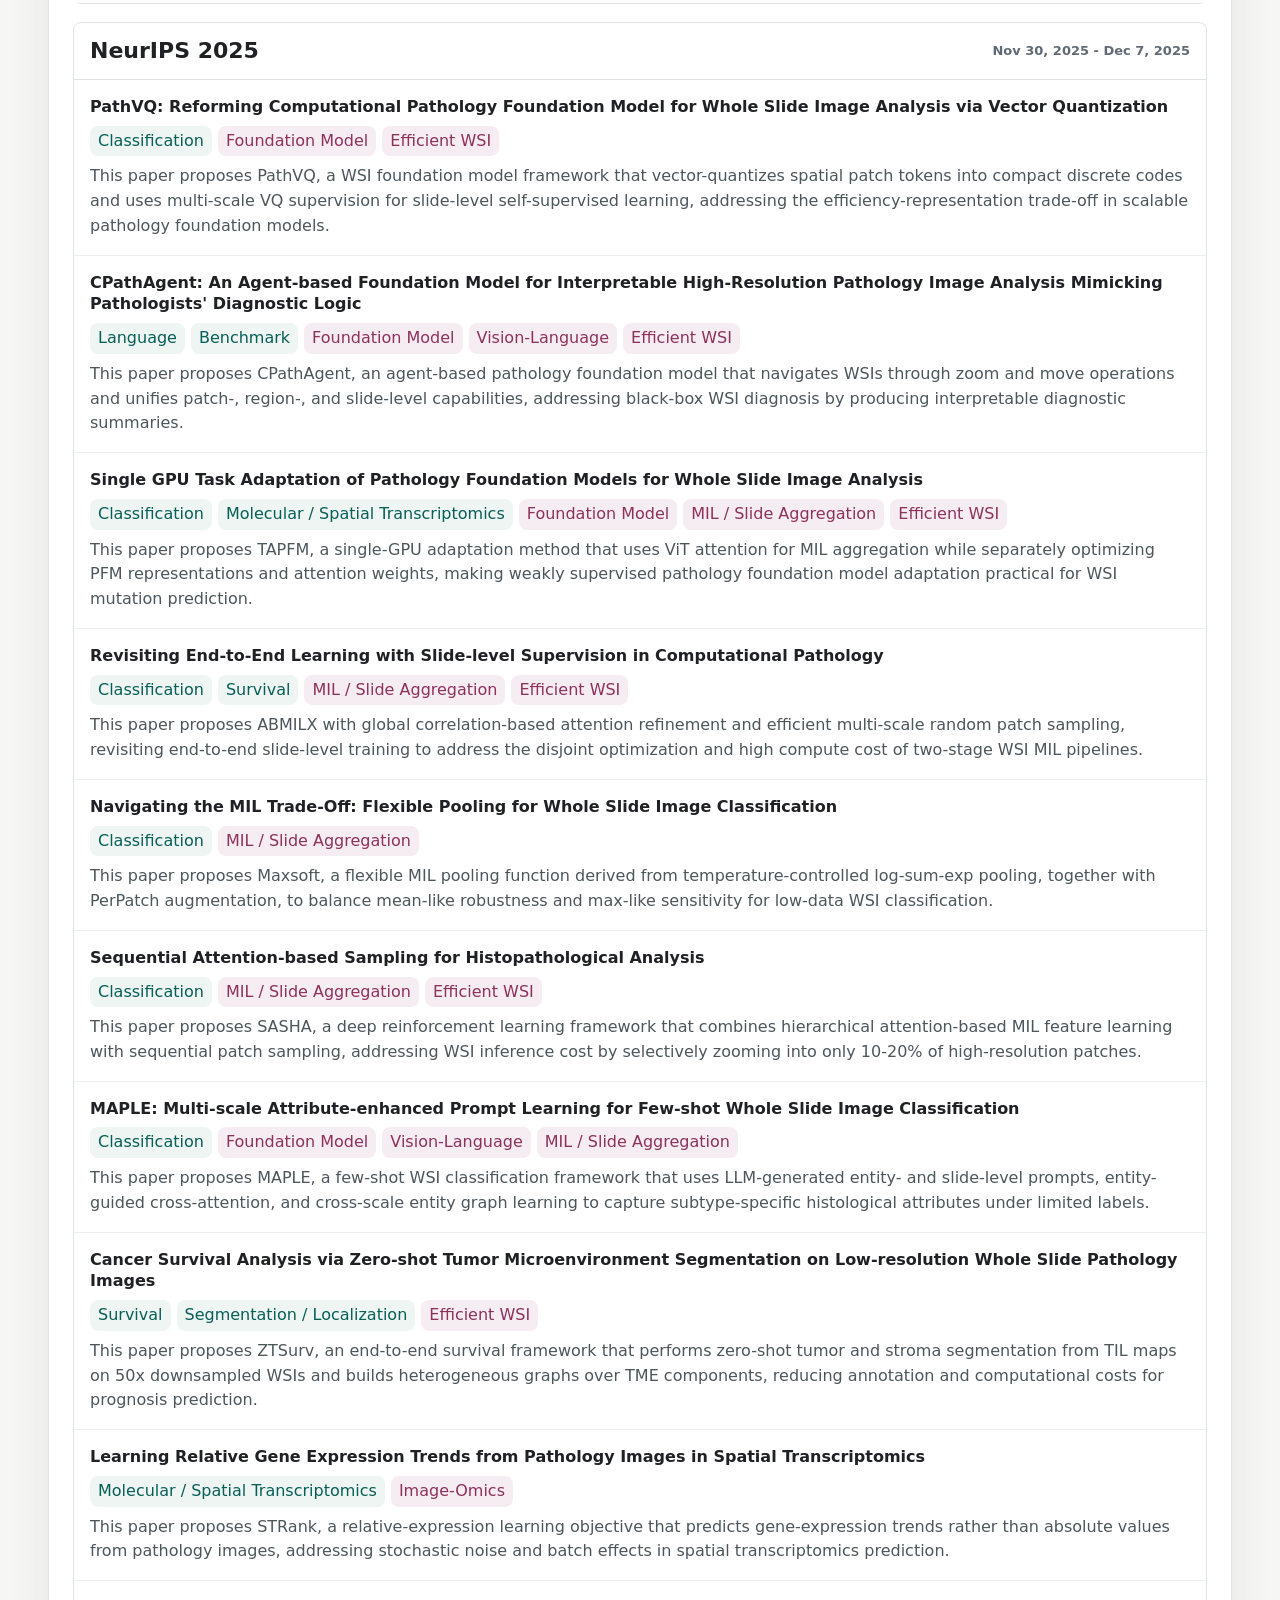
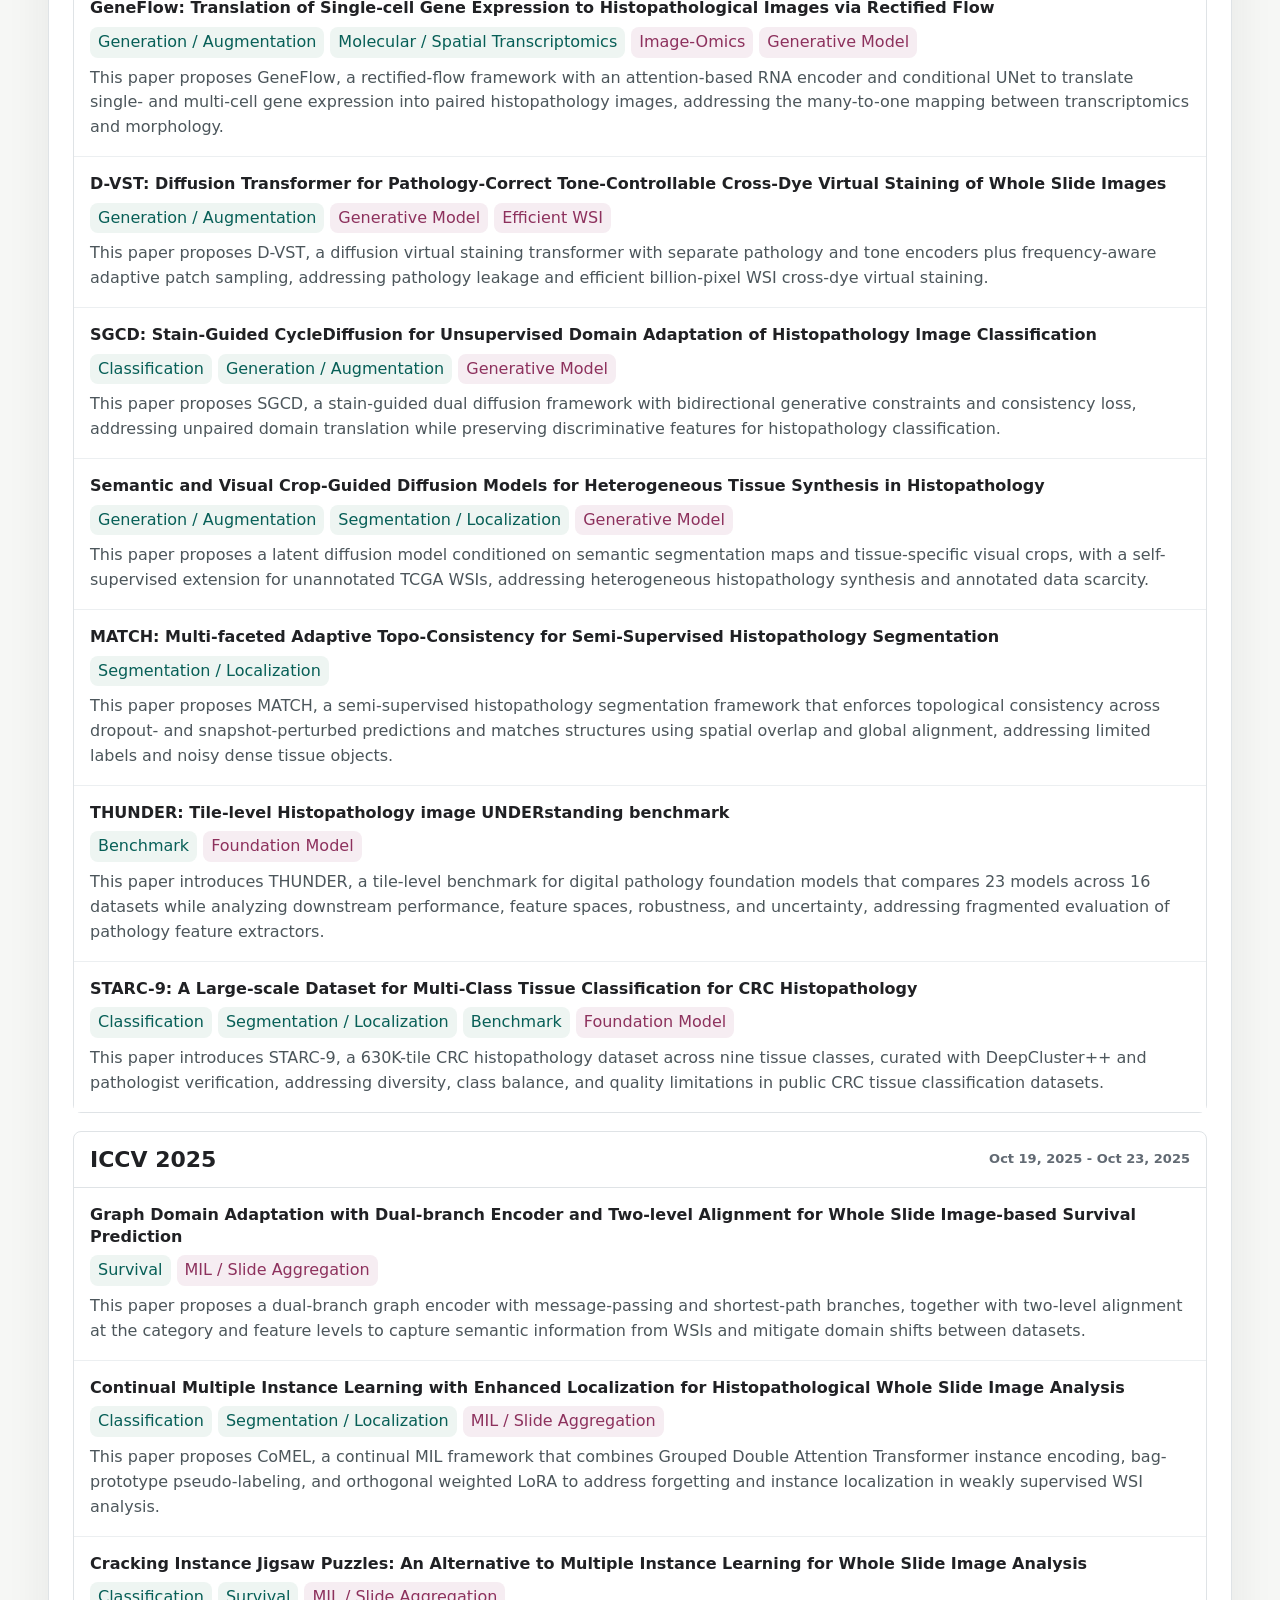
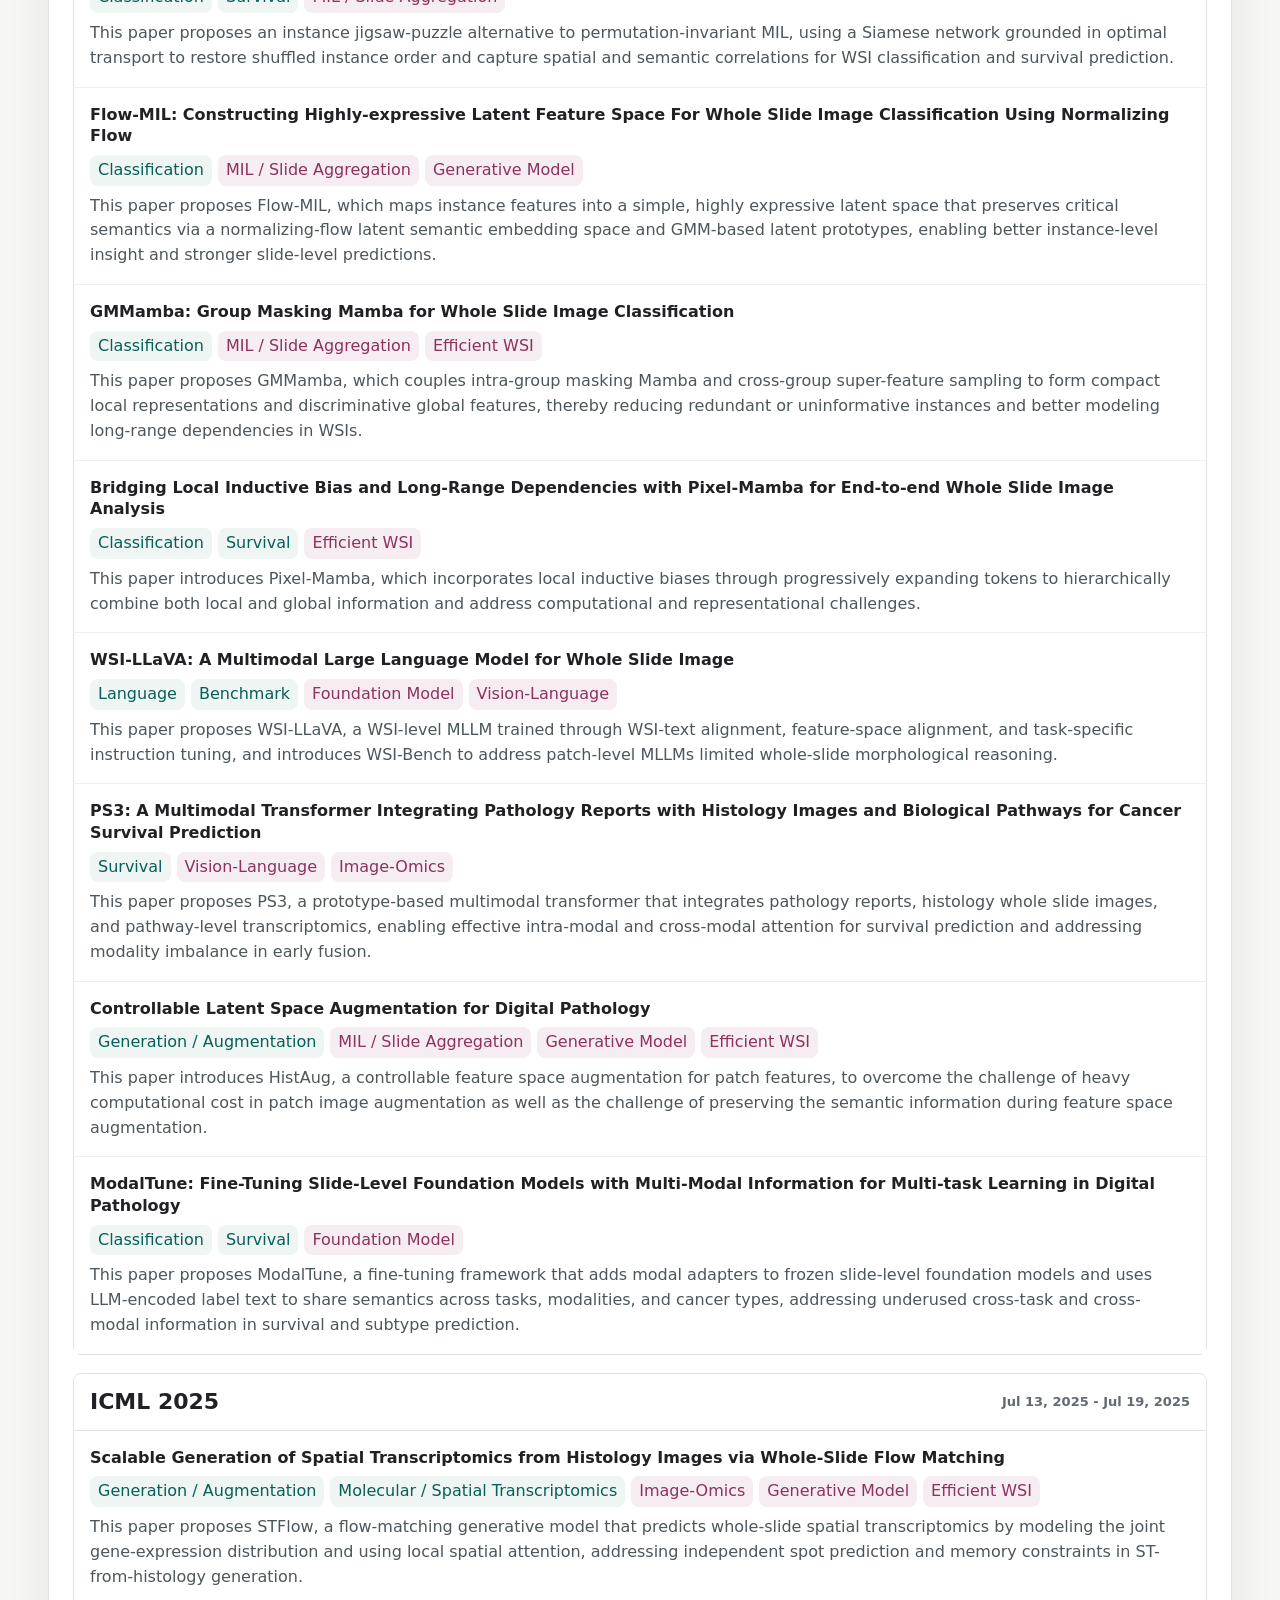
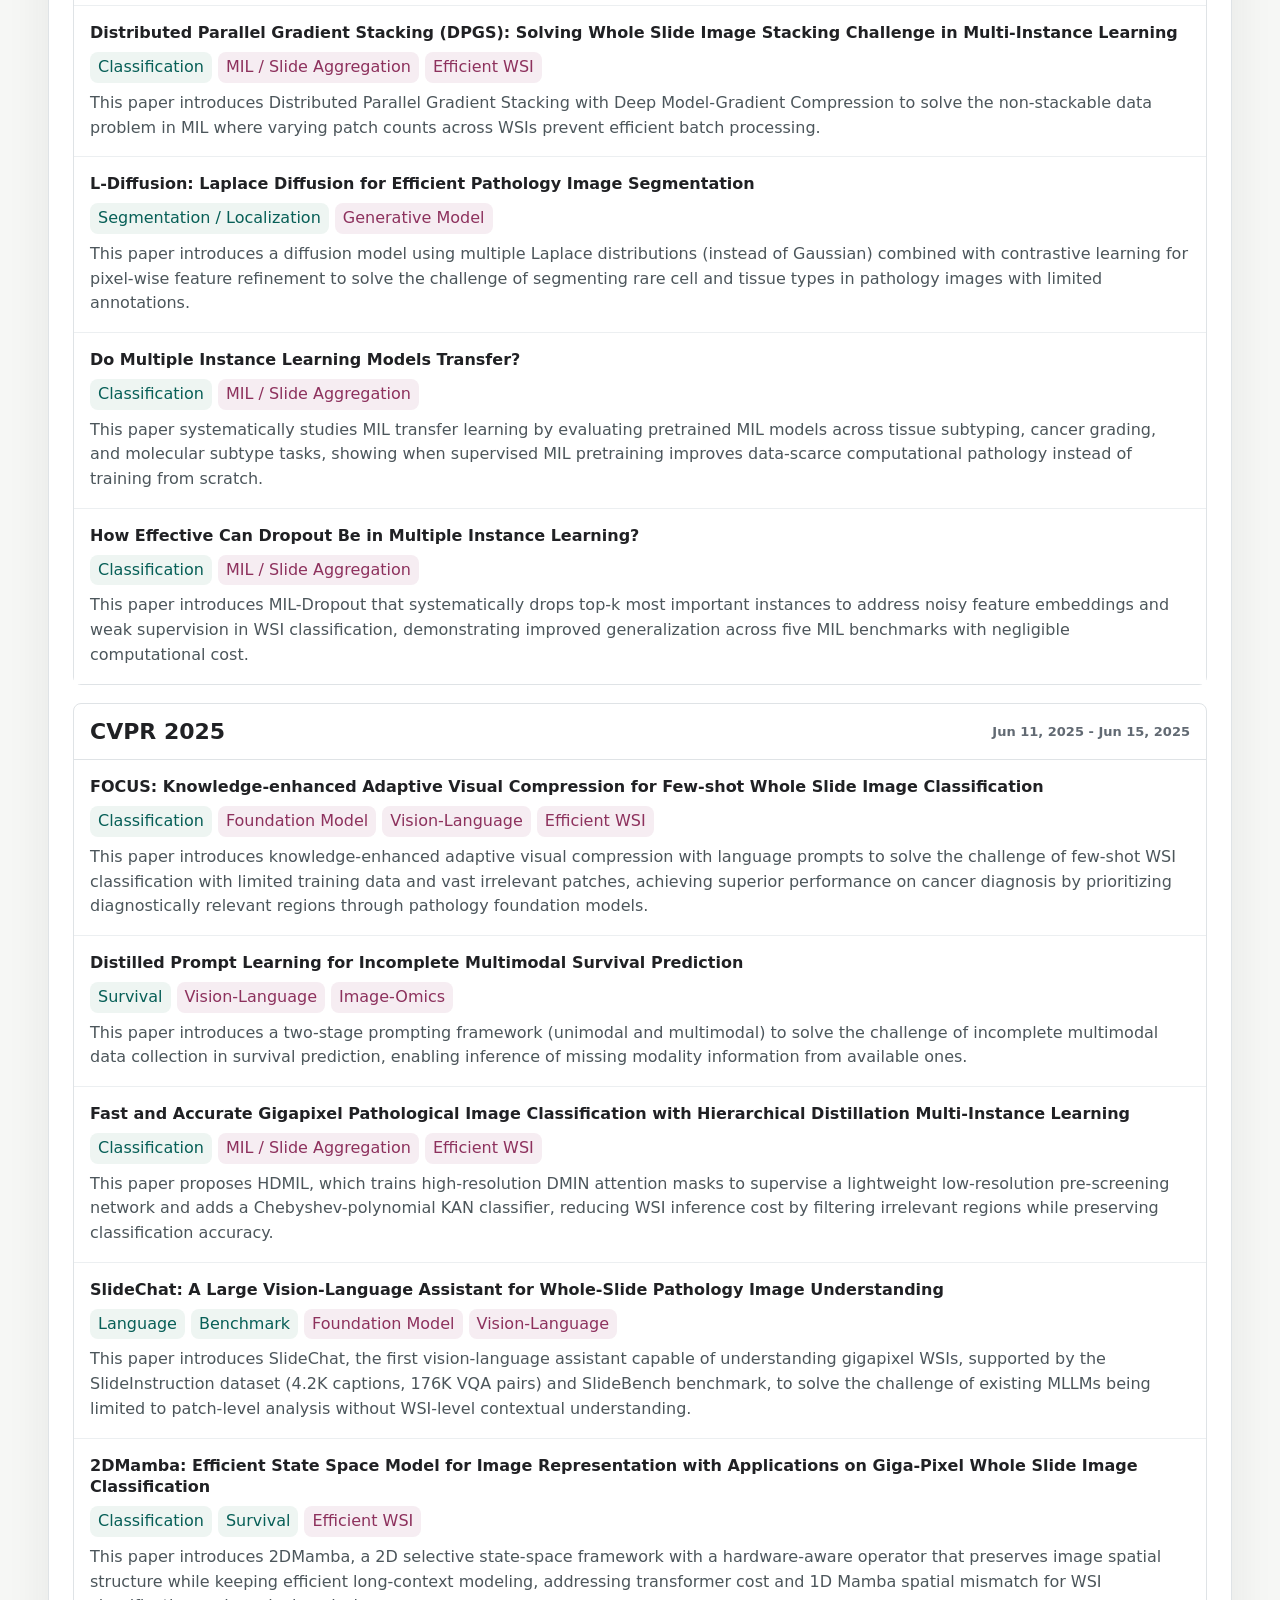
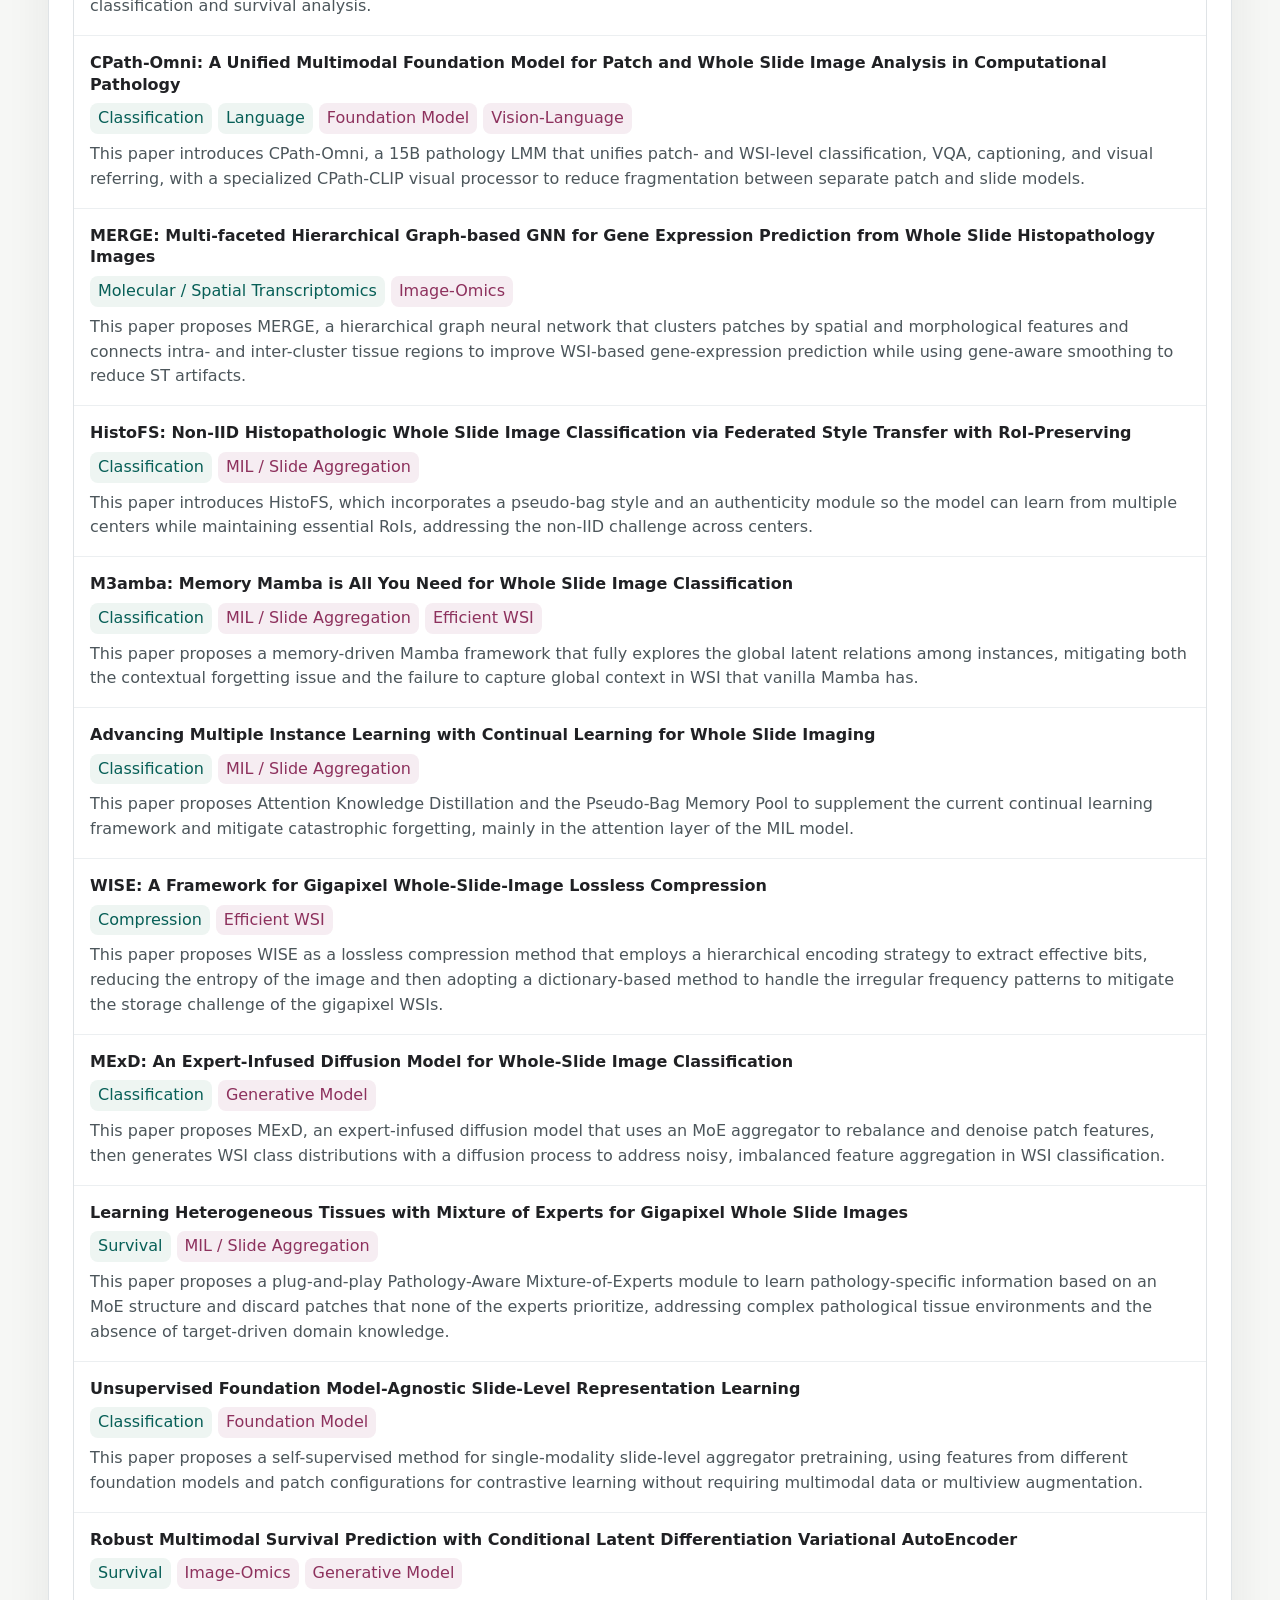
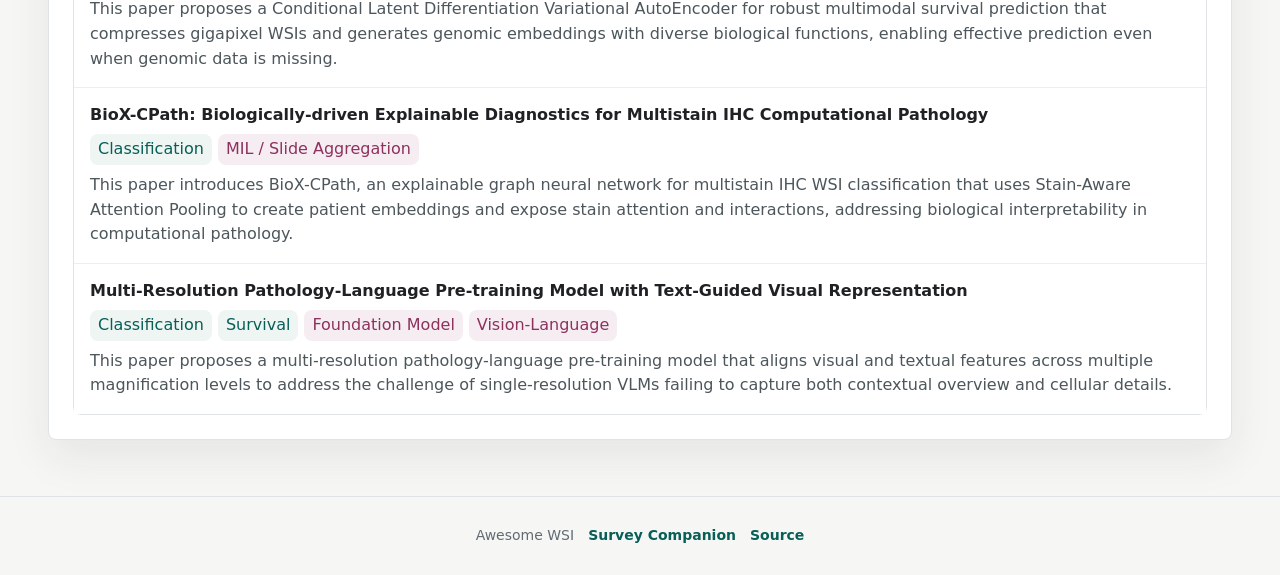
==== commit 0f2adb8d: "Synchronize taxonomy data with IJCAI survey" ====
--- a/resources.html
+++ b/resources.html
@@ -27,6 +27,11 @@
         <a href="#benchmarks">Benchmarks</a>
       </nav>
     </header>
+    <noscript>
+      <div class="load-error">
+        This website renders the structured resource index from JSON. Enable JavaScript or use README.md for the static lists.
+      </div>
+    </noscript>
 
     <main>
       <section class="page-hero" id="resource-index">
--- a/assets/styles.css
+++ b/assets/styles.css
@@ -173,6 +173,15 @@
   font-size: clamp(17px, 1.8vw, 21px);
 }
 
+.policy-note {
+  max-width: 760px;
+  margin: 18px 0 0;
+  color: var(--muted);
+  font-size: 13px;
+  font-weight: 750;
+  line-height: 1.5;
+}
+
 .action-row {
   display: flex;
   flex-wrap: wrap;
@@ -744,6 +753,47 @@
   font-size: 13px;
 }
 
+.evaluation-group-cell {
+  display: none;
+}
+
+@media (min-width: 761px) {
+  #evaluationTable th,
+  #evaluationTable td {
+    text-align: center;
+    vertical-align: middle;
+  }
+
+  #evaluationTable .evaluation-model-header,
+  #evaluationTable tbody td:first-child {
+    text-align: left;
+  }
+
+  #evaluationTable .evaluation-group-header {
+    border-left: 1px solid var(--line);
+    border-bottom: 1px solid var(--line);
+    text-align: center;
+  }
+
+  #evaluationTable .evaluation-task-header {
+    text-align: center;
+  }
+
+  #evaluationTable .evaluation-group-start {
+    border-left: 1px solid var(--line);
+  }
+
+  #evaluationTable thead tr:first-child th {
+    padding-top: 14px;
+    padding-bottom: 14px;
+  }
+
+  #evaluationTable thead tr:nth-child(2) th {
+    padding-top: 10px;
+    padding-bottom: 10px;
+  }
+}
+
 .model-name {
   font-weight: 850;
 }
@@ -829,7 +879,7 @@
   color: #57478c;
 }
 
-.score-pill.finetune {
+.score-pill.few-shot {
   background: #f7efe5;
   color: var(--amber);
 }
@@ -1000,6 +1050,17 @@
   font-weight: 700;
 }
 
+.load-warning {
+  margin: 12px clamp(16px, 4vw, 48px);
+  padding: 12px 14px;
+  border: 1px solid #d7c68b;
+  border-radius: var(--radius);
+  background: #fffbea;
+  color: #63500d;
+  font-size: 14px;
+  font-weight: 750;
+}
+
 .sr-status {
   position: absolute;
   width: 1px;
@@ -1027,38 +1088,476 @@
 }
 
 @media (max-width: 760px) {
+  body {
+    overflow-x: hidden;
+  }
+
+  main {
+    padding: 0 12px 40px;
+  }
+
   .site-header {
     align-items: flex-start;
     flex-direction: column;
+    gap: 10px;
+    min-height: 0;
+    padding: 10px 12px 12px;
+  }
+
+  .brand {
+    min-width: 0;
+    gap: 10px;
+  }
+
+  .brand-mark {
+    width: 38px;
+    height: 38px;
+    flex: 0 0 auto;
+  }
+
+  .brand strong {
+    font-size: 15px;
+  }
+
+  .brand small {
+    font-size: 11px;
   }
 
   .top-nav {
+    width: 100%;
+    flex-wrap: nowrap;
     justify-content: flex-start;
+    overflow-x: auto;
+    padding-bottom: 2px;
+    scrollbar-width: none;
+    -webkit-overflow-scrolling: touch;
+  }
+
+  .top-nav::-webkit-scrollbar {
+    display: none;
+  }
+
+  .top-nav a {
+    flex: 0 0 auto;
+    padding: 8px 10px;
+    font-size: 13px;
+  }
+
+  .hero {
+    padding: 30px 0 24px;
+  }
+
+  .page-hero {
+    padding: 34px 0 24px;
   }
 
   .workspace-bar {
     align-items: stretch;
     flex-direction: column;
+    gap: 12px;
+    padding: 16px;
+  }
+
+  .workspace-bar h2 {
+    font-size: 24px;
   }
 
   .news-list {
     grid-template-columns: 1fr;
   }
 
-  .summary-band,
   .resource-items,
   .tag-definition-panel {
     grid-template-columns: 1fr;
   }
 
+  .summary-band {
+    grid-template-columns: repeat(2, minmax(0, 1fr));
+    gap: 8px;
+    border: 0;
+    background: transparent;
+  }
+
+  .metric {
+    min-height: 84px;
+    padding: 14px;
+    border: 1px solid var(--line);
+    border-radius: var(--radius);
+  }
+
+  .metric span {
+    font-size: 26px;
+  }
+
   .view,
   .workspace-bar,
   .tab-list {
-    padding-left: 16px;
-    padding-right: 16px;
+    padding-left: 14px;
+    padding-right: 14px;
+  }
+
+  .tab-list {
+    gap: 6px;
+    padding-top: 10px;
+    padding-bottom: 10px;
+  }
+
+  .tab {
+    min-height: 36px;
+    padding: 7px 10px;
+    font-size: 13px;
+  }
+
+  .filter-strip {
+    flex-wrap: nowrap;
+    overflow-x: auto;
+    margin-right: -14px;
+    padding: 1px 14px 6px 0;
+    scrollbar-width: thin;
+    -webkit-overflow-scrolling: touch;
+  }
+
+  .filter-menu-button {
+    min-width: 124px;
+    min-height: 42px;
+    flex: 0 0 124px;
+    padding: 7px 10px;
+  }
+
+  .filter-menu-button strong {
+    max-width: 104px;
+    font-size: 12px;
+  }
+
+  .filter-clear {
+    min-height: 42px;
+    flex: 0 0 auto;
+    padding: 0 12px;
+  }
+
+  .filter-popover {
+    max-height: 280px;
+    overflow: auto;
+    margin-top: 8px;
+    padding: 10px;
+  }
+
+  .filter-options {
+    gap: 6px;
+  }
+
+  .filter-option {
+    min-height: 32px;
+    padding: 5px 9px;
+    font-size: 12px;
+  }
+
+  .model-table-wrap {
+    overflow: visible;
+    border: 0;
+    border-radius: 0;
+  }
+
+  #modelTable {
+    min-width: 0;
+    border-collapse: separate;
+    background: transparent;
+    font-size: 14px;
+  }
+
+  #modelTable,
+  #modelTable tbody,
+  #modelTable tr,
+  #modelTable td {
+    display: block;
+    width: 100%;
+  }
+
+  #modelTable thead {
+    display: none;
+  }
+
+  #modelTable tbody {
+    display: grid;
+    gap: 10px;
+  }
+
+  #modelTable tr {
+    display: grid;
+    grid-template-columns: repeat(6, minmax(0, 1fr));
+    column-gap: 10px;
+    padding: 10px 12px;
+    border: 1px solid var(--line);
+    border-radius: var(--radius);
+    background: var(--paper);
+    box-shadow: 0 8px 20px rgba(32, 33, 36, 0.05);
+  }
+
+  #modelTable td {
+    display: grid;
+    gap: 4px;
+    padding: 6px 0;
+    border-bottom: 0;
+  }
+
+  #modelTable td[data-label="Model"],
+  #modelTable td[data-label="Pretraining"] {
+    grid-column: 1 / -1;
+  }
+
+  #modelTable td[data-label="Scope"] {
+    grid-column: 4 / -1;
+  }
+
+  #modelTable td[data-label="Venue"] {
+    grid-column: 1 / 4;
+  }
+
+  #modelTable td[data-label="Architecture"] {
+    grid-column: 1 / 3;
+  }
+
+  #modelTable td[data-label="Data"] {
+    grid-column: 3 / 5;
+  }
+
+  #modelTable td[data-label="Links"] {
+    grid-column: 5 / -1;
+  }
+
+  #modelTable td[data-label="Venue"],
+  #modelTable td[data-label="Scope"],
+  #modelTable td[data-label="Pretraining"],
+  #modelTable td[data-label="Architecture"],
+  #modelTable td[data-label="Data"],
+  #modelTable td[data-label="Links"] {
+    align-content: start;
+    justify-items: center;
+    min-width: 0;
+    padding: 6px 0 8px;
+    text-align: center;
+  }
+
+  #modelTable td[data-label="Venue"],
+  #modelTable td[data-label="Scope"],
+  #modelTable td[data-label="Pretraining"],
+  #modelTable td[data-label="Architecture"],
+  #modelTable td[data-label="Data"],
+  #modelTable td[data-label="Links"] {
+    border-top: 1px solid var(--soft-line);
+  }
+
+  #modelTable td[data-label="Architecture"],
+  #modelTable td[data-label="Data"],
+  #modelTable td[data-label="Links"] {
+    padding-top: 8px;
+  }
+
+  #modelTable td::before {
+    content: attr(data-label);
+    color: var(--muted);
+    font-size: 11px;
+    font-weight: 850;
+    letter-spacing: 0.06em;
+    text-transform: uppercase;
+  }
+
+  #modelTable td[data-label="Model"] {
+    padding-top: 0;
+    padding-bottom: 6px;
+  }
+
+  #modelTable td[data-label="Model"]::before {
+    display: none;
+  }
+
+  #modelTable td[data-label="Pretraining"]::before {
+    width: 100%;
+    text-align: center;
+  }
+
+  #modelTable td[data-label="Pretraining"] .tag-list {
+    width: 100%;
+    justify-content: center;
+  }
+
+  #modelTable .model-name {
+    font-size: 18px;
+  }
+
+  #modelTable td[data-label="Architecture"] .model-meta-tags {
+    margin-top: 4px;
+  }
+
+  #modelTable td[data-label="Architecture"],
+  #modelTable td[data-label="Data"],
+  #modelTable td[data-label="Links"] {
+    overflow-wrap: anywhere;
+  }
+
+  #modelTable .muted-lines {
+    margin-top: 2px;
+    font-size: 12px;
+    line-height: 1.35;
+  }
+
+  #modelTable .tag-list,
+  #modelTable .link-list {
+    justify-content: center;
+    gap: 5px;
+  }
+
+  #modelTable .tag,
+  #modelTable .link-pill {
+    min-height: 24px;
+    padding: 3px 7px;
+    font-size: 11px;
+  }
+
+  .evaluation-table-wrap {
+    overflow: visible;
+    border: 0;
+    border-radius: 0;
+  }
+
+  #evaluationTable {
+    min-width: 0;
+    border-collapse: separate;
+    background: transparent;
+    font-size: 13px;
+  }
+
+  #evaluationTable,
+  #evaluationTable tbody,
+  #evaluationTable tr,
+  #evaluationTable td {
+    display: block;
+    width: 100%;
+  }
+
+  #evaluationTable thead {
+    display: none;
+  }
+
+  #evaluationTable tbody {
+    display: grid;
+    gap: 10px;
+  }
+
+  #evaluationTable tr {
+    display: grid;
+    grid-template-columns: repeat(2, minmax(0, 1fr));
+    column-gap: 10px;
+    row-gap: 0;
+    padding: 10px 12px;
+    border: 1px solid var(--line);
+    border-radius: var(--radius);
+    background: var(--paper);
+    box-shadow: 0 8px 20px rgba(32, 33, 36, 0.05);
+  }
+
+  #evaluationTable td {
+    display: grid;
+    justify-items: center;
+    gap: 4px;
+    min-width: 0;
+    padding: 7px 0;
+    border-bottom: 0;
+    text-align: center;
+  }
+
+  #evaluationTable td[data-label="Model"] {
+    grid-column: 1 / -1;
+    justify-items: start;
+    padding-top: 0;
+    padding-bottom: 8px;
+    border-bottom: 1px solid var(--soft-line);
+    text-align: left;
+  }
+
+  #evaluationTable td[data-label="Model"]::before {
+    display: none;
+  }
+
+  #evaluationTable .evaluation-group-cell {
+    grid-column: 1 / -1;
+    display: flex;
+    align-items: center;
+    justify-content: center;
+    min-height: 28px;
+    margin-top: 8px;
+    padding: 9px 0 3px;
+    border-top: 1px solid var(--soft-line);
+    color: var(--teal-dark);
+    font-size: 11px;
+    font-weight: 850;
+    letter-spacing: 0.08em;
+    line-height: 1.2;
+    text-align: center;
+    text-transform: uppercase;
+  }
+
+  #evaluationTable .evaluation-group-cell[data-group-index="0"] {
+    margin-top: 0;
+    border-top: 0;
+  }
+
+  #evaluationTable td[data-label]:not([data-label="Model"])::before {
+    content: attr(data-label);
+    color: var(--muted);
+    font-size: 10px;
+    font-weight: 850;
+    letter-spacing: 0.05em;
+    line-height: 1.2;
+    text-transform: uppercase;
+  }
+
+  #evaluationTable .model-name {
+    font-size: 18px;
+  }
+
+  #evaluationTable .score-pill {
+    min-width: 32px;
   }
 
   h1 {
     font-size: clamp(30px, 10vw, 42px);
   }
 }
+
+@media (min-width: 520px) and (max-width: 760px) {
+  #evaluationTable tr {
+    grid-template-columns: repeat(12, minmax(0, 1fr));
+  }
+
+  #evaluationTable td[data-label="Model"],
+  #evaluationTable .evaluation-group-cell {
+    grid-column: 1 / -1;
+  }
+
+  #evaluationTable td[data-label]:not([data-label="Model"]) {
+    grid-column: span 3;
+  }
+
+  #evaluationTable td[data-label]:not([data-label="Model"])::before {
+    width: 100%;
+    font-size: 9px;
+    letter-spacing: 0.035em;
+    text-align: center;
+    white-space: nowrap;
+  }
+
+  #evaluationTable td[data-label][data-task-count="3"] {
+    grid-column: span 4;
+  }
+
+  #evaluationTable td[data-label][data-task-count="2"] {
+    grid-column: span 6;
+  }
+}
+
+@media (max-width: 420px) {
+  .summary-band {
+    grid-template-columns: 1fr;
+  }
+}
